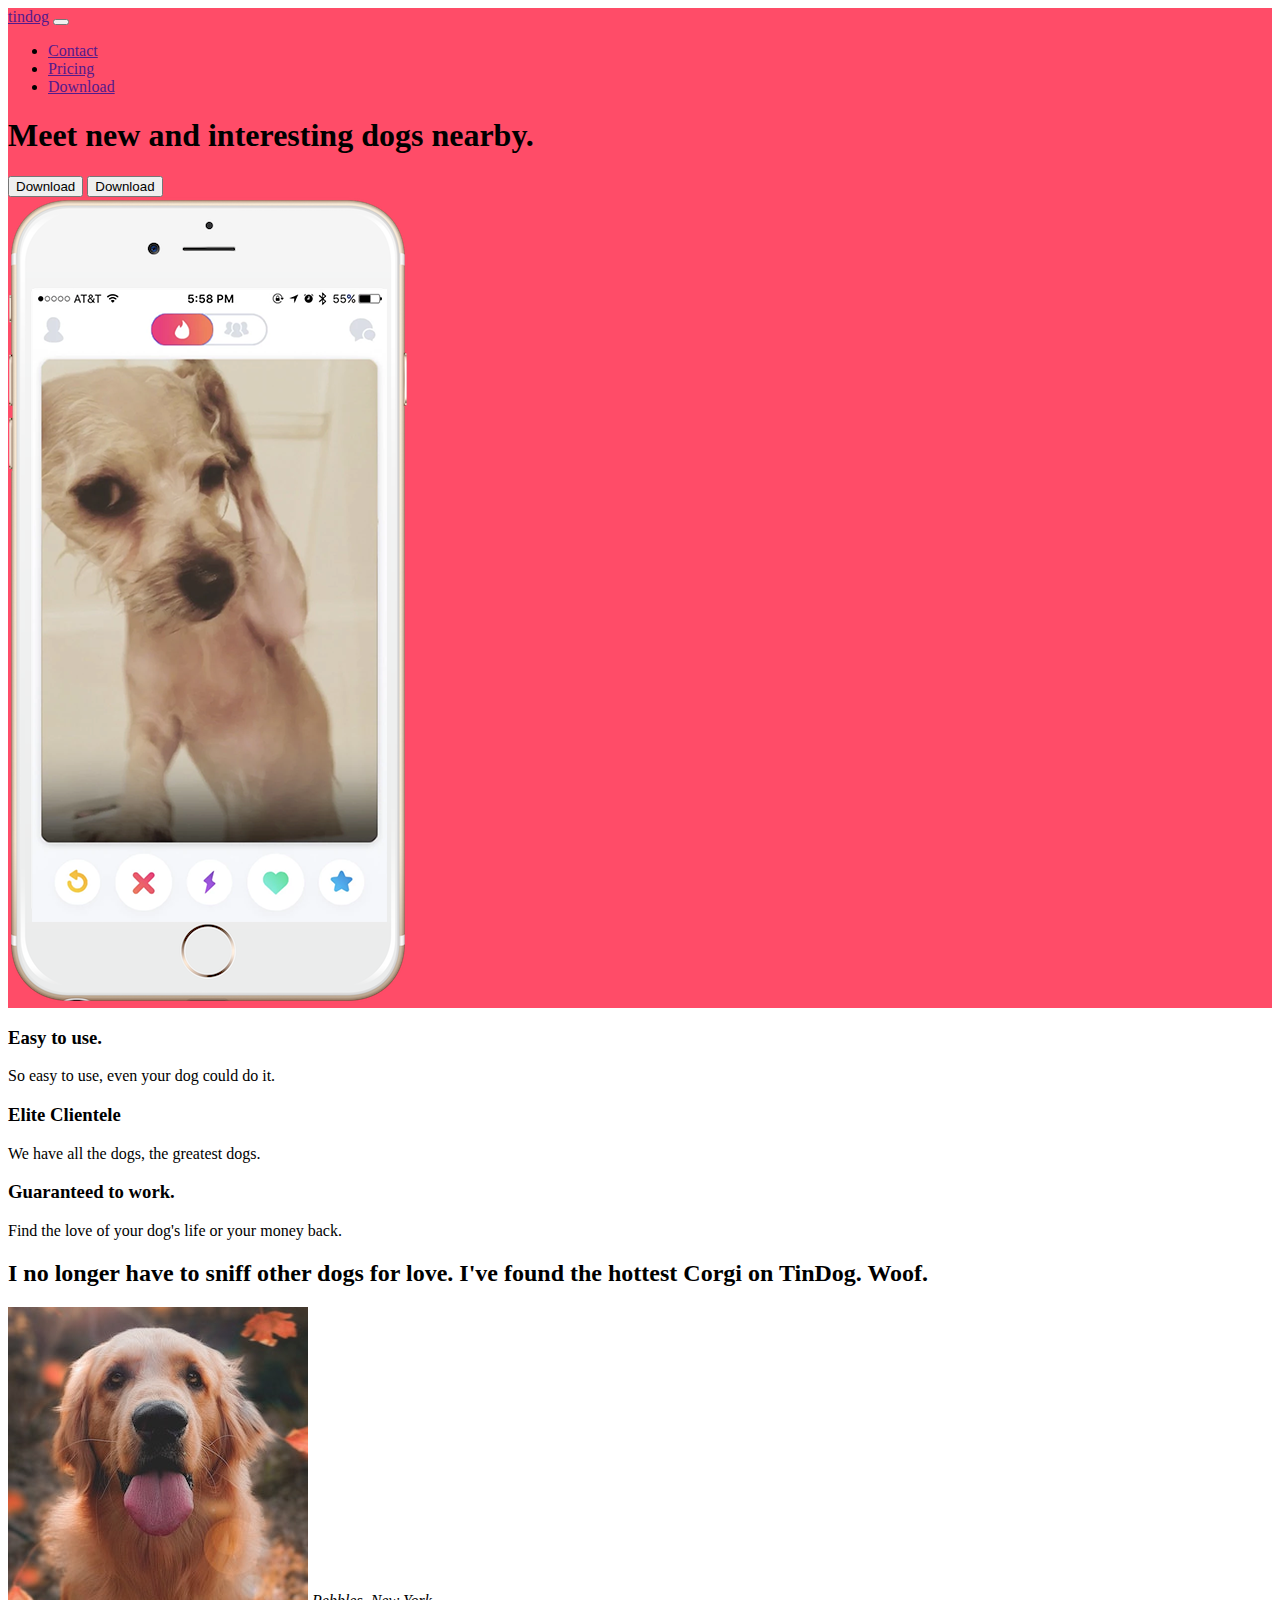
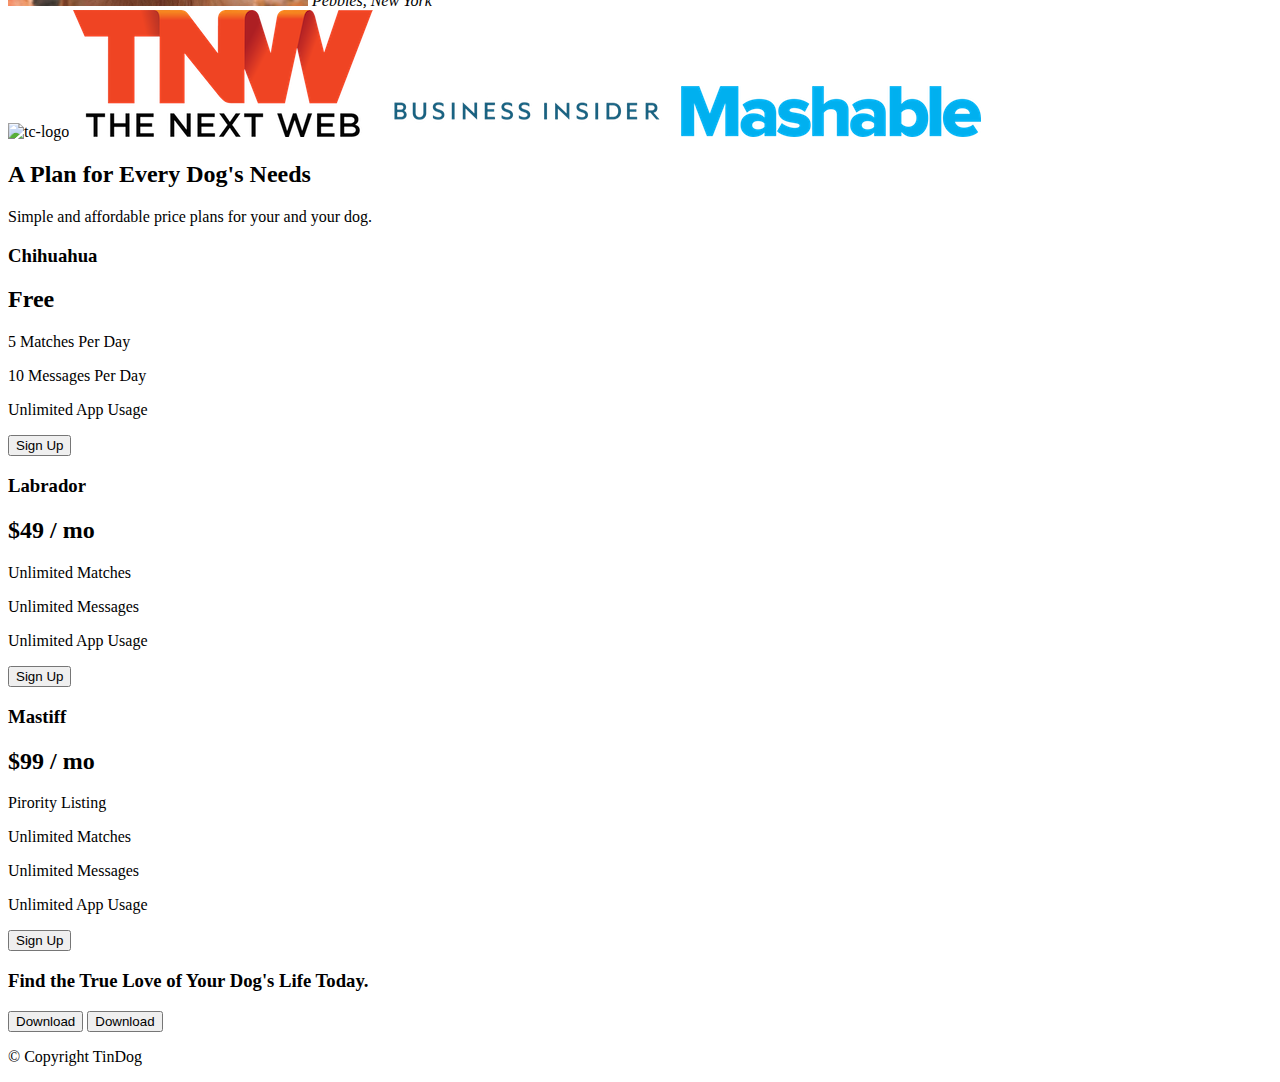
==== Introduction and intermediate Bootstrap/Class-1/TinDog-Start-master/index.html @ fbcca5f1 "Modulo 6 bootstrap introductorio" ====
<!DOCTYPE html>
<html>

<head>
  <meta charset="utf-8">
  <title>TinDog</title>
  <link href="https://cdn.jsdelivr.net/npm/bootstrap@5.3.0-alpha1/dist/css/bootstrap.min.css" rel="stylesheet" integrity="sha384-GLhlTQ8iRABdZLl6O3oVMWSktQOp6b7In1Zl3/Jr59b6EGGoI1aFkw7cmDA6j6gD" crossorigin="anonymous">
  <script src="https://cdn.jsdelivr.net/npm/bootstrap@5.3.0-alpha1/dist/js/bootstrap.bundle.min.js" integrity="sha384-w76AqPfDkMBDXo30jS1Sgez6pr3x5MlQ1ZAGC+nuZB+EYdgRZgiwxhTBTkF7CXvN" crossorigin="anonymous"></script>
  <link rel="stylesheet" href="css/styles.css">
</head>

<body>

  <section id="title">

    <!-- Nav Bar -->

    <nav class="navbar navbar-expand-lg navbar-dark bg-dark">
      <a class="navbar-brand" href="">tindog</a>
      <button class="navbar-toggler" type="button" data-bs-toggle="collapse" data-bs-target="#navbarSupportedContent" aria-controls="navbarSupportedContent" aria-expanded="false" aria-label="Toggle navigation">
          <span class="navbar-toggler-icon"></span>
      </button>
      
      <div class="collapse navbar-collapse" id="navbarSupportedContent">
      
      <ul class="navbar-nav ms-auto">
          <li class="nav-item">
              <a class="nav-link" href="">Contact</a>
          </li>
          <li class="nav-item">
              <a class="nav-link" href="">Pricing</a>
          </li>
          <li class="nav-item">
              <a class="nav-link" href="">Download</a>
          </li>
      </ul>
      </div>
  </nav>


    <!-- Title -->

    <div>
      <h1>Meet new and interesting dogs nearby.</h1>
      <button type="button">Download</button>
      <button type="button">Download</button>
    </div>
    <div>
      <img src="images/iphone6.png" alt="iphone-mockup">
    </div>

  </section>


  <!-- Features -->

  <section id="features">

    <h3>Easy to use.</h3>
    <p>So easy to use, even your dog could do it.</p>

    <h3>Elite Clientele</h3>
    <p>We have all the dogs, the greatest dogs.</p>

    <h3>Guaranteed to work.</h3>
    <p>Find the love of your dog's life or your money back.</p>

  </section>


  <!-- Testimonials -->

  <section id="testimonials">

    <h2>I no longer have to sniff other dogs for love. I've found the hottest Corgi on TinDog. Woof.</h2>
    <img src="images/dog-img.jpg" alt="dog-profile">
    <em>Pebbles, New York</em>

    <!-- <h2 class="testimonial-text">My dog used to be so lonely, but with TinDog's help, they've found the love of their life. I think.</h2>
    <img class="testimonial-image" src="images/lady-img.jpg" alt="lady-profile">
    <em>Beverly, Illinois</em> -->

  </section>


  <!-- Press -->

  <section id="press">
    <img src="images/techcrunch.png" alt="tc-logo">
    <img src="images/tnw.png" alt="tnw-logo">
    <img src="images/bizinsider.png" alt="biz-insider-logo">
    <img src="images/mashable.png" alt="mashable-logo">

  </section>


  <!-- Pricing -->

  <section id="pricing">

    <h2>A Plan for Every Dog's Needs</h2>
    <p>Simple and affordable price plans for your and your dog.</p>


    <h3>Chihuahua</h3>
    <h2>Free</h2>
    <p>5 Matches Per Day</p>
    <p>10 Messages Per Day</p>
    <p>Unlimited App Usage</p>
    <button type="button">Sign Up</button>


    <h3>Labrador</h3>
    <h2>$49 / mo</h2>
    <p>Unlimited Matches</p>
    <p>Unlimited Messages</p>
    <p>Unlimited App Usage</p>
    <button type="button">Sign Up</button>


    <h3>Mastiff</h3>
    <h2>$99 / mo</h2>
    <p>Pirority Listing</p>
    <p>Unlimited Matches</p>
    <p>Unlimited Messages</p>
    <p>Unlimited App Usage</p>
    <button type="button">Sign Up</button>

  </section>


  <!-- Call to Action -->

  <section id="cta">

    <h3>Find the True Love of Your Dog's Life Today.</h3>
    <button type="button">Download</button>
    <button type="button">Download</button>

  </section>


  <!-- Footer -->

  <footer id="footer">

    <p>© Copyright TinDog</p>

  </footer>


</body>

</html>
---- Introduction and intermediate Bootstrap/Class-1/TinDog-Start-master/css/styles.css ----
#title {
    background-color: #ff4c68;
}
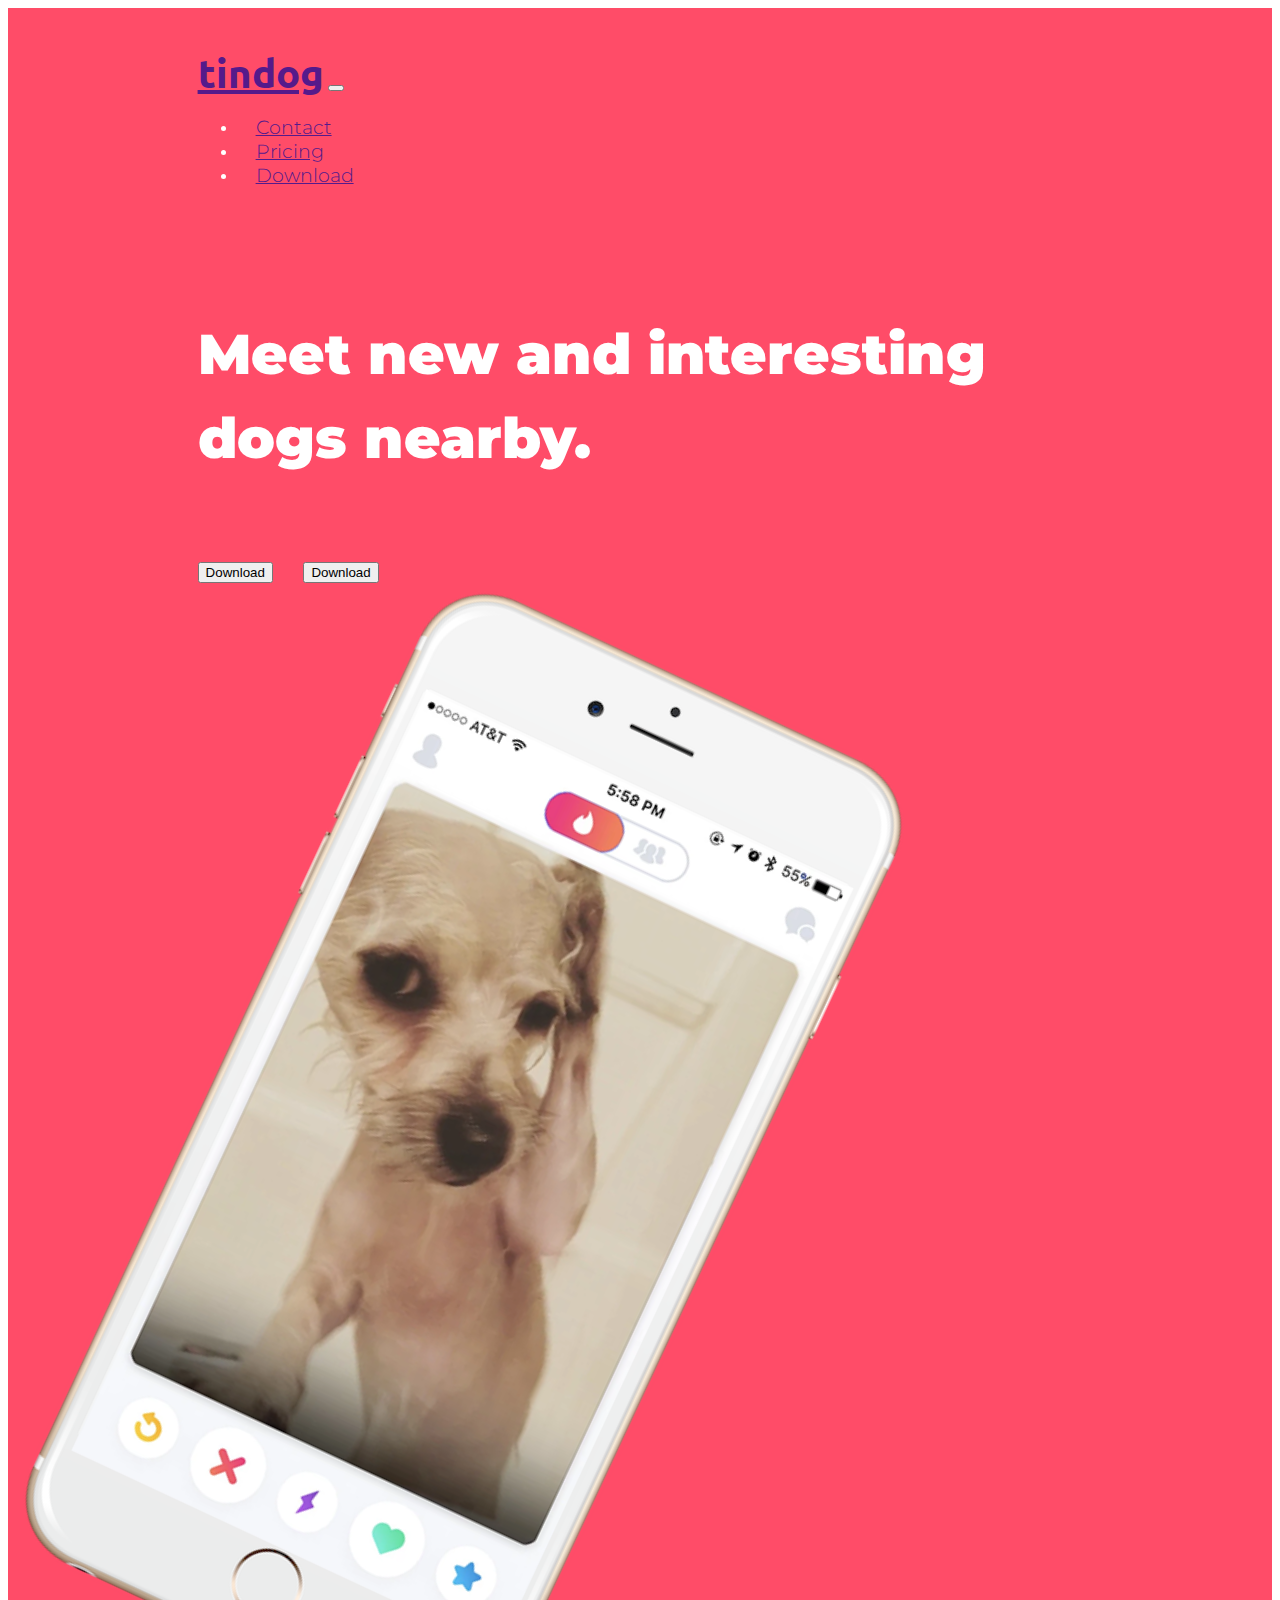
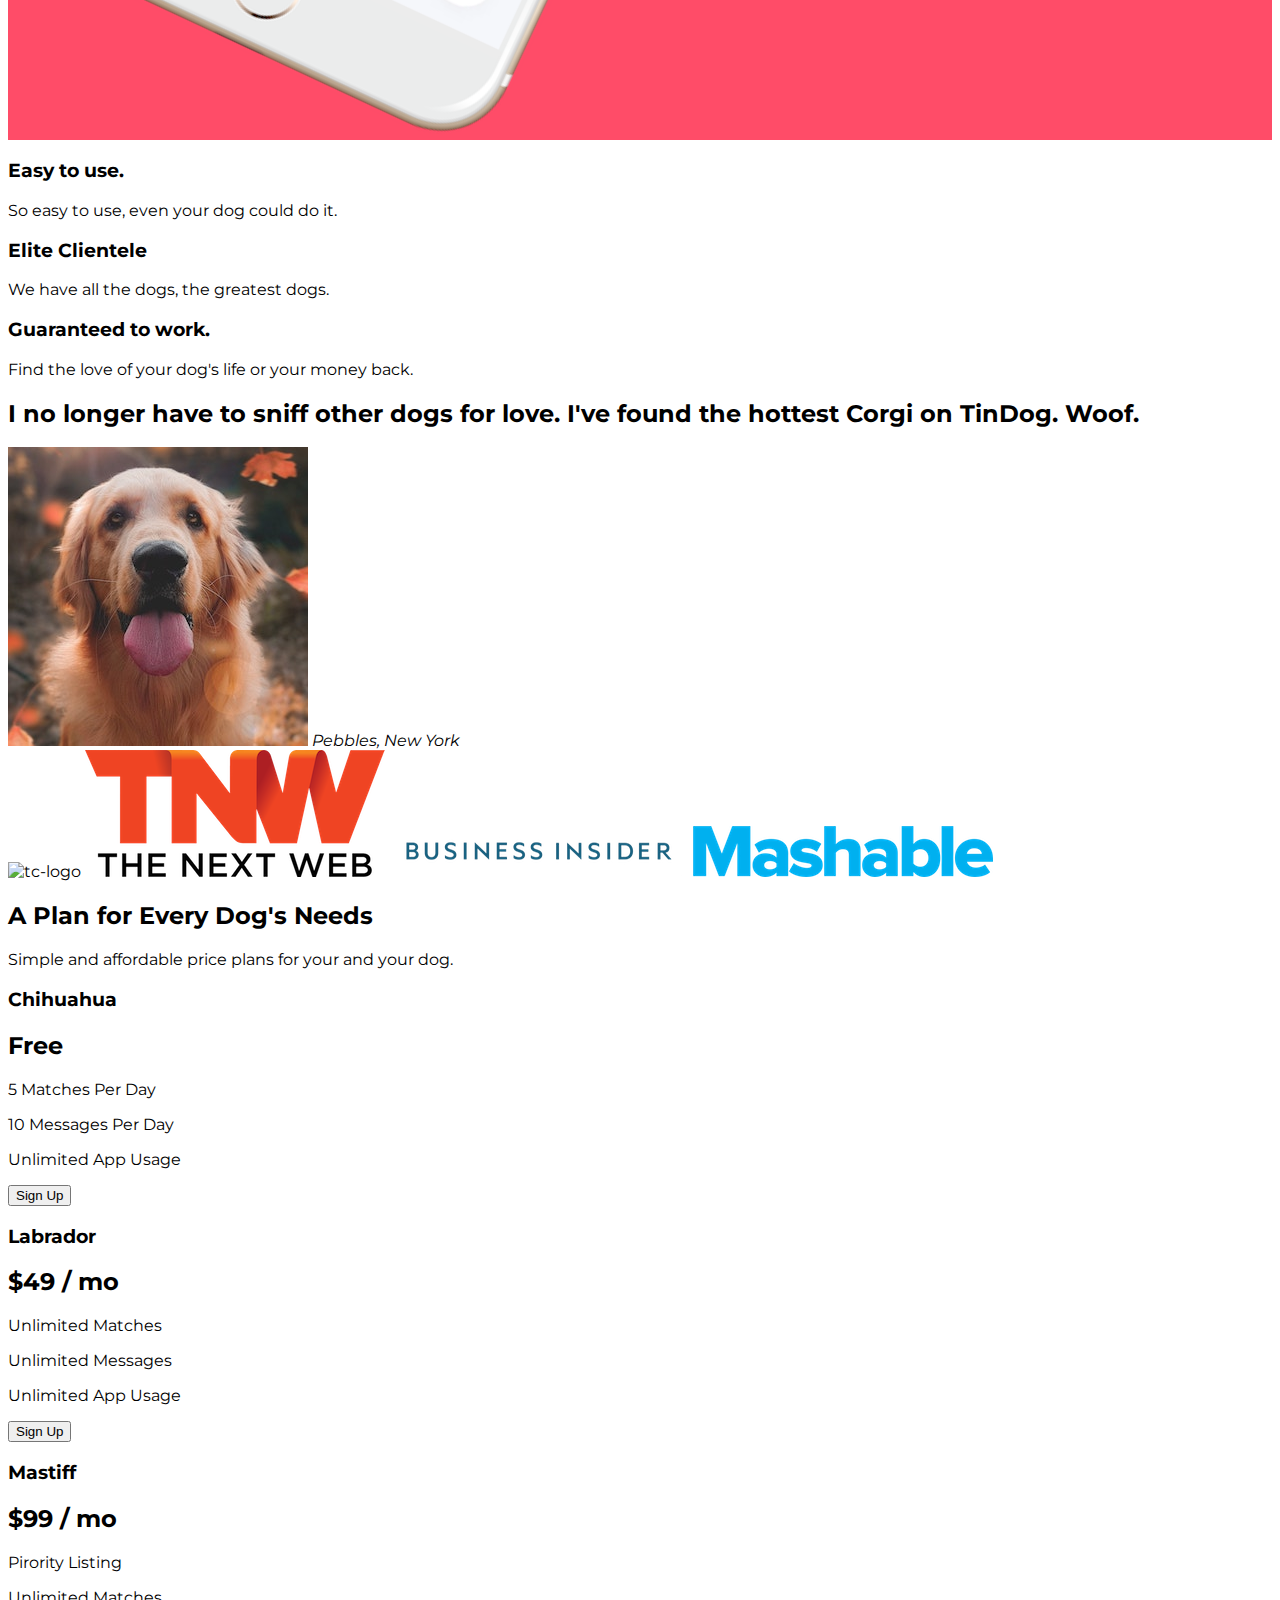
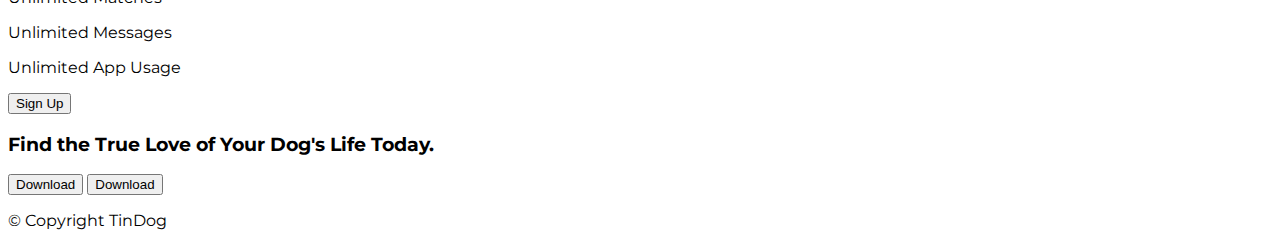
==== commit 453b52b7: "Final modulo 6" ====
--- a/Introduction and intermediate Bootstrap/Class-1/TinDog-Start-master/index.html
+++ b/Introduction and intermediate Bootstrap/Class-1/TinDog-Start-master/index.html
@@ -4,18 +4,30 @@
 <head>
   <meta charset="utf-8">
   <title>TinDog</title>
+
+  <!-- Google Fonts -->
+  <link href="https://fonts.googleapis.com/css2?family=Montserrat:wght@100;300;400;900&family=Ubuntu&display=swap" rel="stylesheet">
+
+  <!-- Boostrap CSS / JS -->
   <link href="https://cdn.jsdelivr.net/npm/bootstrap@5.3.0-alpha1/dist/css/bootstrap.min.css" rel="stylesheet" integrity="sha384-GLhlTQ8iRABdZLl6O3oVMWSktQOp6b7In1Zl3/Jr59b6EGGoI1aFkw7cmDA6j6gD" crossorigin="anonymous">
   <script src="https://cdn.jsdelivr.net/npm/bootstrap@5.3.0-alpha1/dist/js/bootstrap.bundle.min.js" integrity="sha384-w76AqPfDkMBDXo30jS1Sgez6pr3x5MlQ1ZAGC+nuZB+EYdgRZgiwxhTBTkF7CXvN" crossorigin="anonymous"></script>
   <link rel="stylesheet" href="css/styles.css">
+
+  <!-- Font Awesome -->
+  <script src="https://kit.fontawesome.com/916cd34cd0.js" crossorigin="anonymous"></script>
 </head>
 
 <body>
 
   <section id="title">
 
+    <div class="container-fluid">
+
+   
+
     <!-- Nav Bar -->
 
-    <nav class="navbar navbar-expand-lg navbar-dark bg-dark">
+    <nav class="navbar navbar-expand-lg navbar-dark">
       <a class="navbar-brand" href="">tindog</a>
       <button class="navbar-toggler" type="button" data-bs-toggle="collapse" data-bs-target="#navbarSupportedContent" aria-controls="navbarSupportedContent" aria-expanded="false" aria-label="Toggle navigation">
           <span class="navbar-toggler-icon"></span>
@@ -40,14 +52,21 @@
 
     <!-- Title -->
 
-    <div>
-      <h1>Meet new and interesting dogs nearby.</h1>
-      <button type="button">Download</button>
-      <button type="button">Download</button>
+    <div class="row">
+
+      <div class="col-lg-6">
+        <h1>Meet new and interesting dogs nearby.</h1>
+        <button type="button" class="btn btn-dark btn-lg download-button"><i class="fa-brands fa-apple"></i> Download</button>
+        <button type="button" class="btn btn-outline-light btn-lg download-button"><i class="fa-brands fa-google-play"></i> Download</button>
+      </div>
+
+    <div class="col-lg-6">
+      <img class="title-image" src="images/iphone6.png" alt="iphone-mockup">
     </div>
-    <div>
-      <img src="images/iphone6.png" alt="iphone-mockup">
+      
     </div>
+
+  </div>
 
   </section>
 
--- a/Introduction and intermediate Bootstrap/Class-1/TinDog-Start-master/css/styles.css
+++ b/Introduction and intermediate Bootstrap/Class-1/TinDog-Start-master/css/styles.css
@@ -1,4 +1,56 @@
+
+body{
+    font-family: "Montserrat" , sans-serif;
+    font-weight: 400;
+}
 
 #title {
     background-color: #ff4c68;
+    color: #fff
+}
+
+.container-fluid{
+    padding: 3% 15%;
+}
+
+h1{
+    font-family: 'Montserrat', sans-serif;
+    font-size: 3.5rem;
+    line-height: 1.5;
+    font-weight: 900;
+}
+
+/* Navigation Bar*/
+
+.navbar {
+    padding: 0 0 4.5rem;
+}
+
+.navbar-brand{
+    font-family: "Ubuntu";
+    font-size: 2.5rem;
+    font-weight: bold;
+}
+
+.nav-item{
+    padding: 0 18px;
+}
+
+.nav-link{
+    font-family: 'Montserrat', sans-serif;
+    font-size: 1.2rem;
+    font-weight: 300;
+}
+
+/* Download button */
+
+.download-button{
+    margin: 5% 3% 5% 0;
+}
+
+/*Title Image*/
+
+.title-image{
+    width: 60%;
+    transform: rotate(25deg);
 }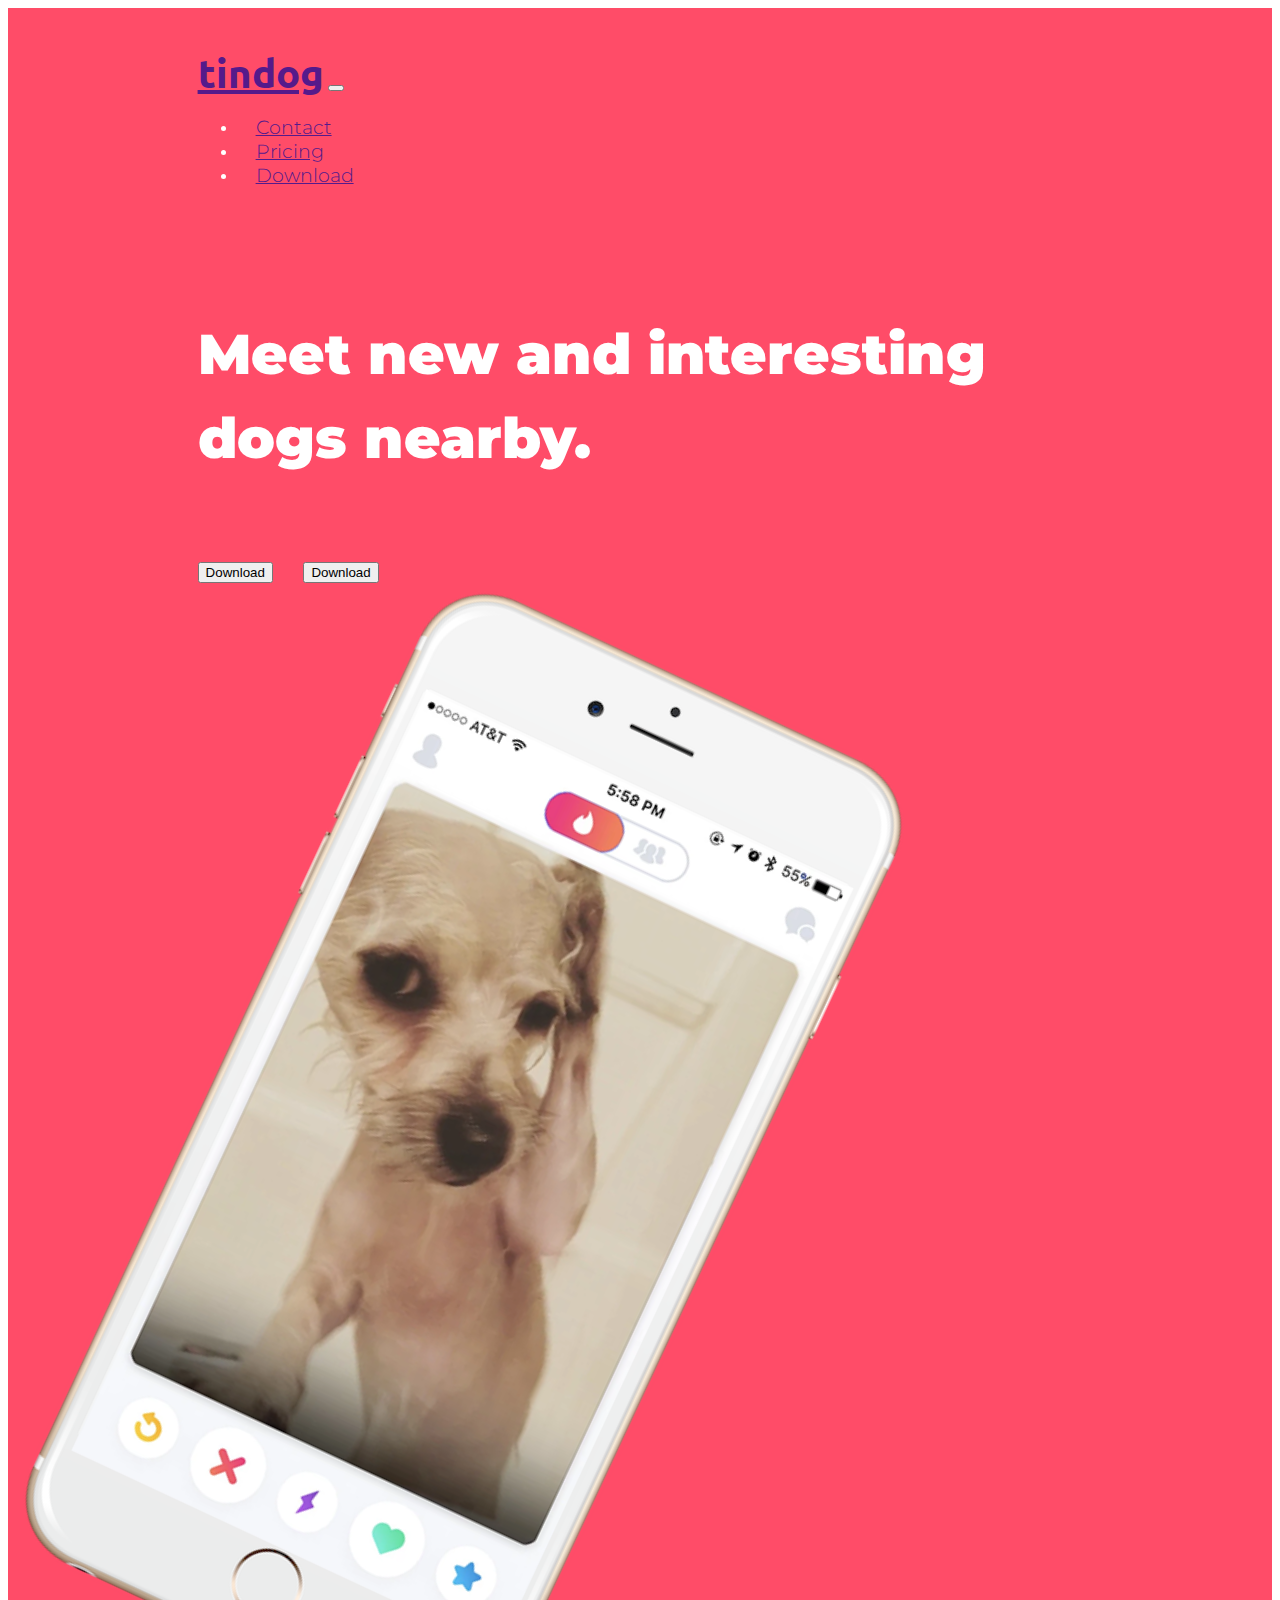
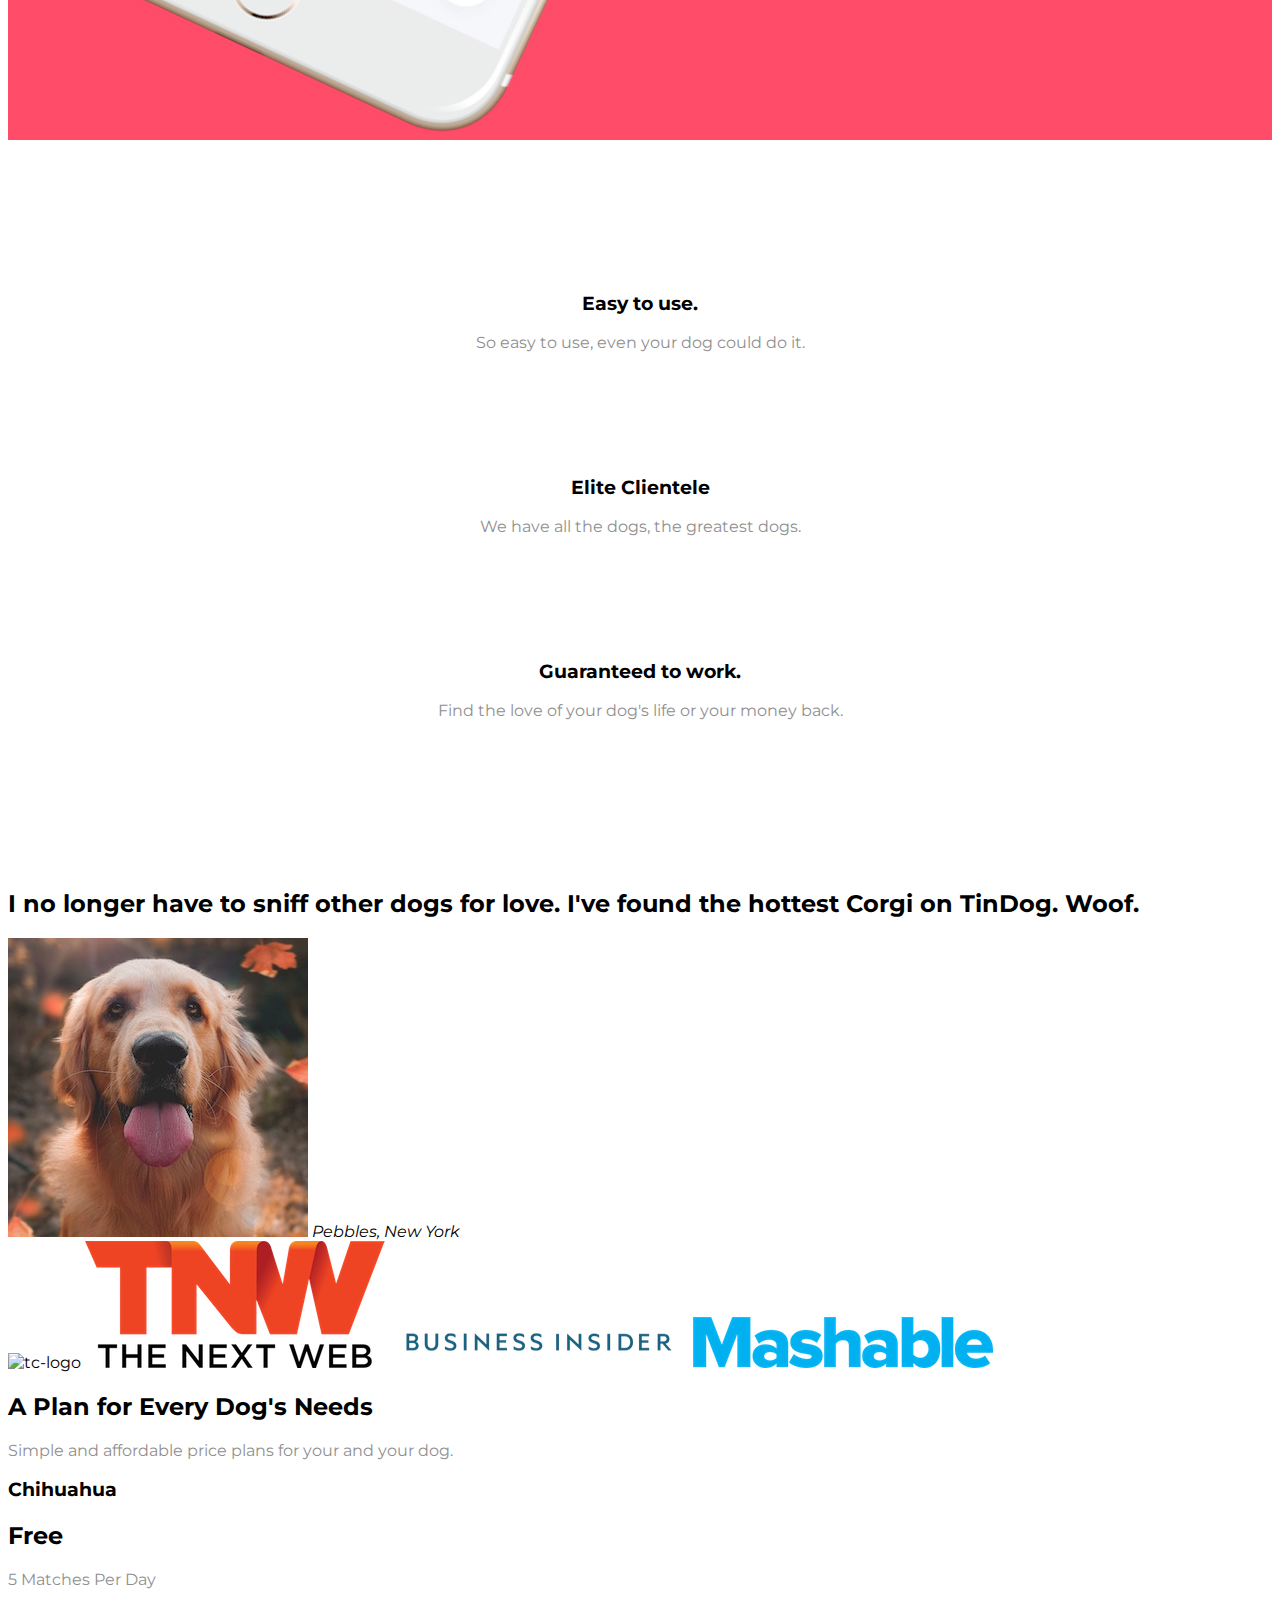
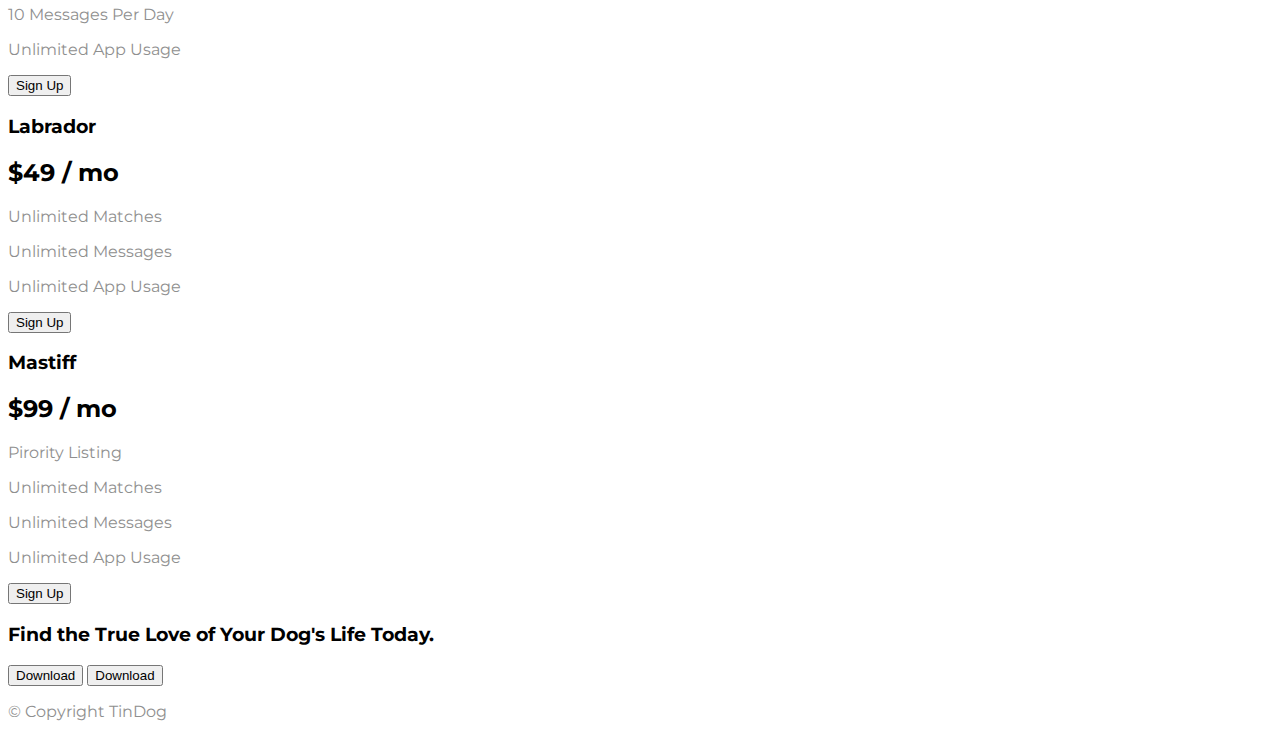
==== commit ff77964a: "Modulo 6 bootstrap finalizado" ====
--- a/Introduction and intermediate Bootstrap/Class-1/TinDog-Start-master/index.html
+++ b/Introduction and intermediate Bootstrap/Class-1/TinDog-Start-master/index.html
@@ -6,7 +6,7 @@
   <title>TinDog</title>
 
   <!-- Google Fonts -->
-  <link href="https://fonts.googleapis.com/css2?family=Montserrat:wght@100;300;400;900&family=Ubuntu&display=swap" rel="stylesheet">
+  <link href="https://fonts.googleapis.com/css2?family=Montserrat:wght@100;300;400;700;900&family=Ubuntu&display=swap" rel="stylesheet">
 
   <!-- Boostrap CSS / JS -->
   <link href="https://cdn.jsdelivr.net/npm/bootstrap@5.3.0-alpha1/dist/css/bootstrap.min.css" rel="stylesheet" integrity="sha384-GLhlTQ8iRABdZLl6O3oVMWSktQOp6b7In1Zl3/Jr59b6EGGoI1aFkw7cmDA6j6gD" crossorigin="anonymous">
@@ -75,14 +75,26 @@
 
   <section id="features">
 
-    <h3>Easy to use.</h3>
-    <p>So easy to use, even your dog could do it.</p>
+    <div class="row">
 
-    <h3>Elite Clientele</h3>
-    <p>We have all the dogs, the greatest dogs.</p>
-
-    <h3>Guaranteed to work.</h3>
-    <p>Find the love of your dog's life or your money back.</p>
+      <div class="feature-box col-lg-4">
+        <i class="icon fa-solid fa-circle-check fa-4x"></i>
+        <h3>Easy to use.</h3>
+        <p>So easy to use, even your dog could do it.</p>
+      </div>
+      
+      <div class="feature-box col-lg-4">
+        <i class="icon fa-solid fa-bullseye fa-4x"></i>
+        <h3>Elite Clientele</h3>
+        <p>We have all the dogs, the greatest dogs.</p>
+      </div>
+  
+      <div class="feature-box col-lg-4">
+        <i class="icon fa-solid fa-heart fa-4x"></i>
+        <h3>Guaranteed to work.</h3>
+        <p>Find the love of your dog's life or your money back.</p>
+      </div>
+    </div>
 
   </section>
 
--- a/Introduction and intermediate Bootstrap/Class-1/TinDog-Start-master/css/styles.css
+++ b/Introduction and intermediate Bootstrap/Class-1/TinDog-Start-master/css/styles.css
@@ -1,7 +1,7 @@
 
 body{
     font-family: "Montserrat" , sans-serif;
-    font-weight: 400;
+    font-weight: 400; /*Regular*/
 }
 
 #title {
@@ -17,7 +17,16 @@
     font-family: 'Montserrat', sans-serif;
     font-size: 3.5rem;
     line-height: 1.5;
-    font-weight: 900;
+    font-weight: 900; /*Black*/
+}
+
+h3{
+    font-family: 'Montserrat', sans-serif;
+    font-weight: 700; /*Bold*/
+}
+
+p{
+    color: #8f8f8f;
 }
 
 /* Navigation Bar*/
@@ -39,7 +48,7 @@
 .nav-link{
     font-family: 'Montserrat', sans-serif;
     font-size: 1.2rem;
-    font-weight: 300;
+    font-weight: 300; /*Light*/
 }
 
 /* Download button */
@@ -53,4 +62,24 @@
 .title-image{
     width: 60%;
     transform: rotate(25deg);
+}
+
+/*Features Section*/
+
+#features{
+    padding: 7% 15%;
+}
+
+.feature-box{
+    text-align: center;
+    padding: 5%;
+}
+
+.icon{
+    color: #ef8172;
+    margin-bottom: 1rem;
+}
+
+.icon:hover{
+    color: #ff4c68;
 }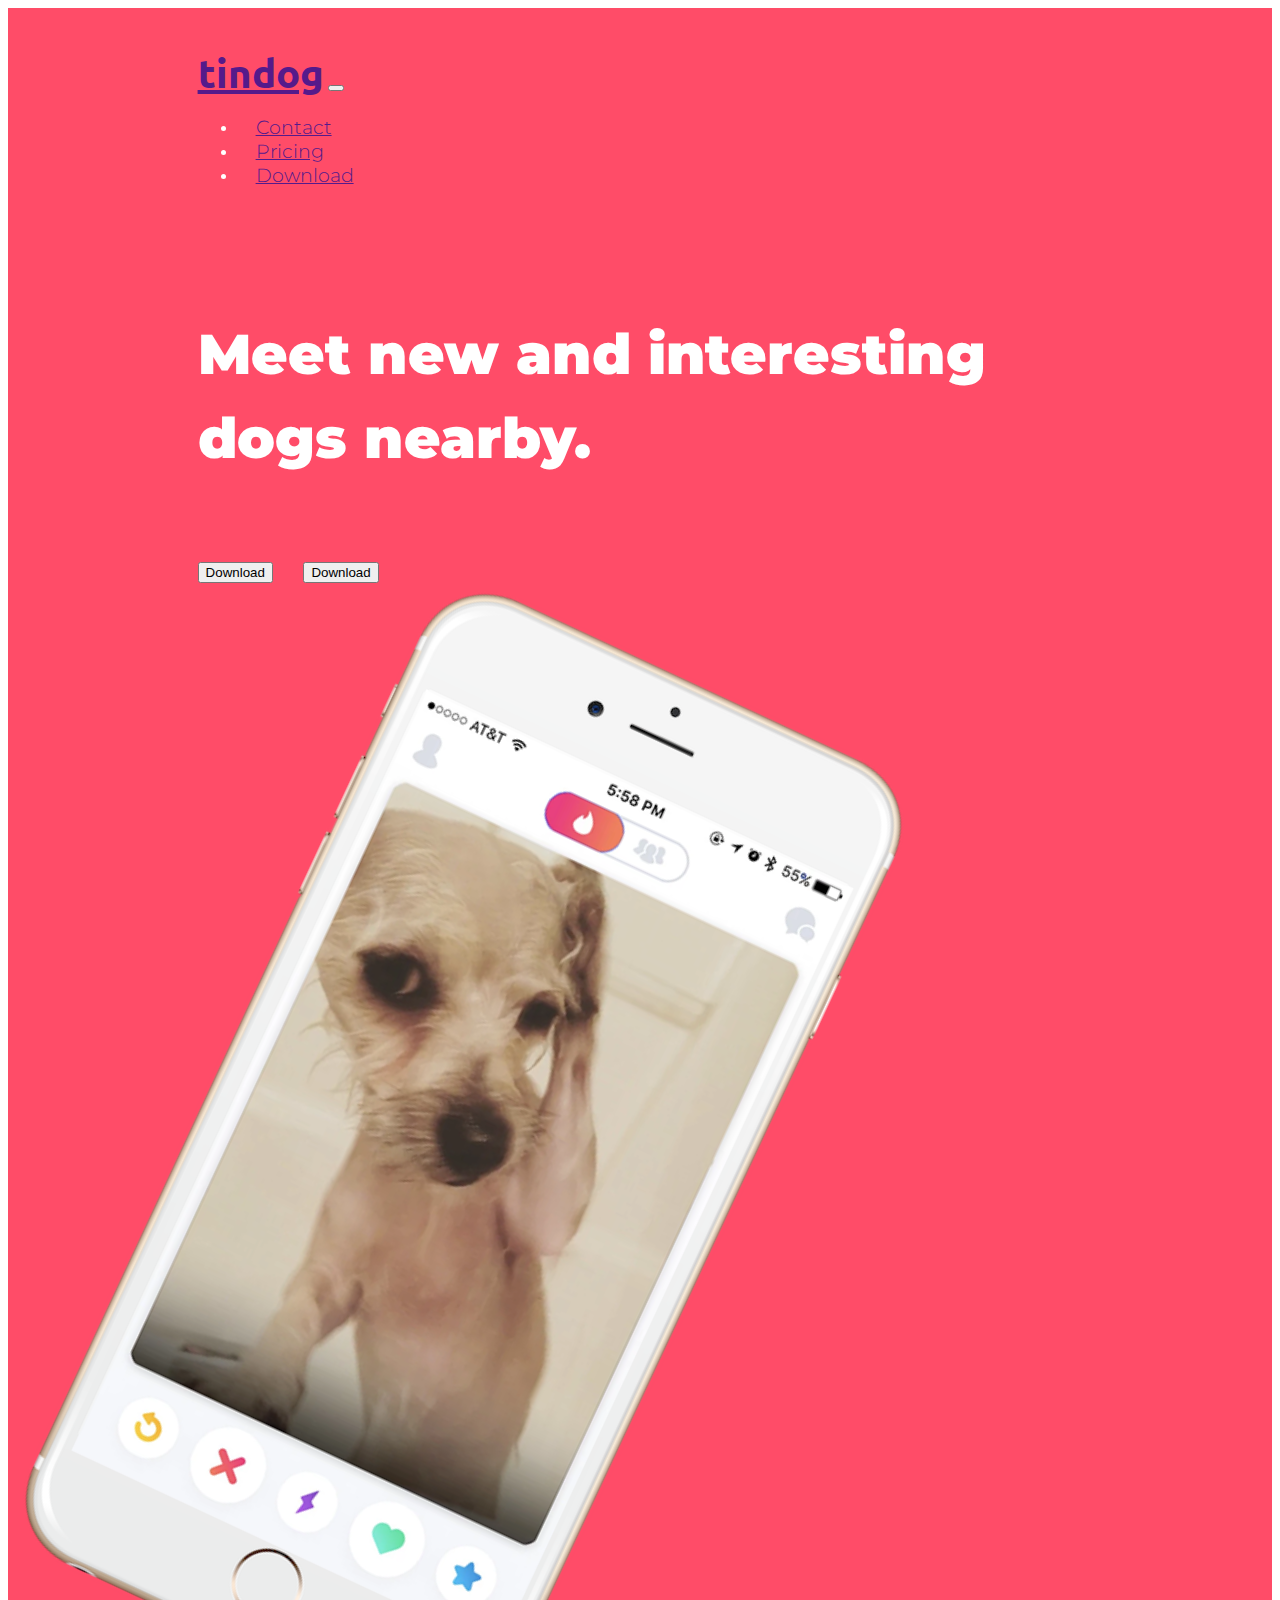
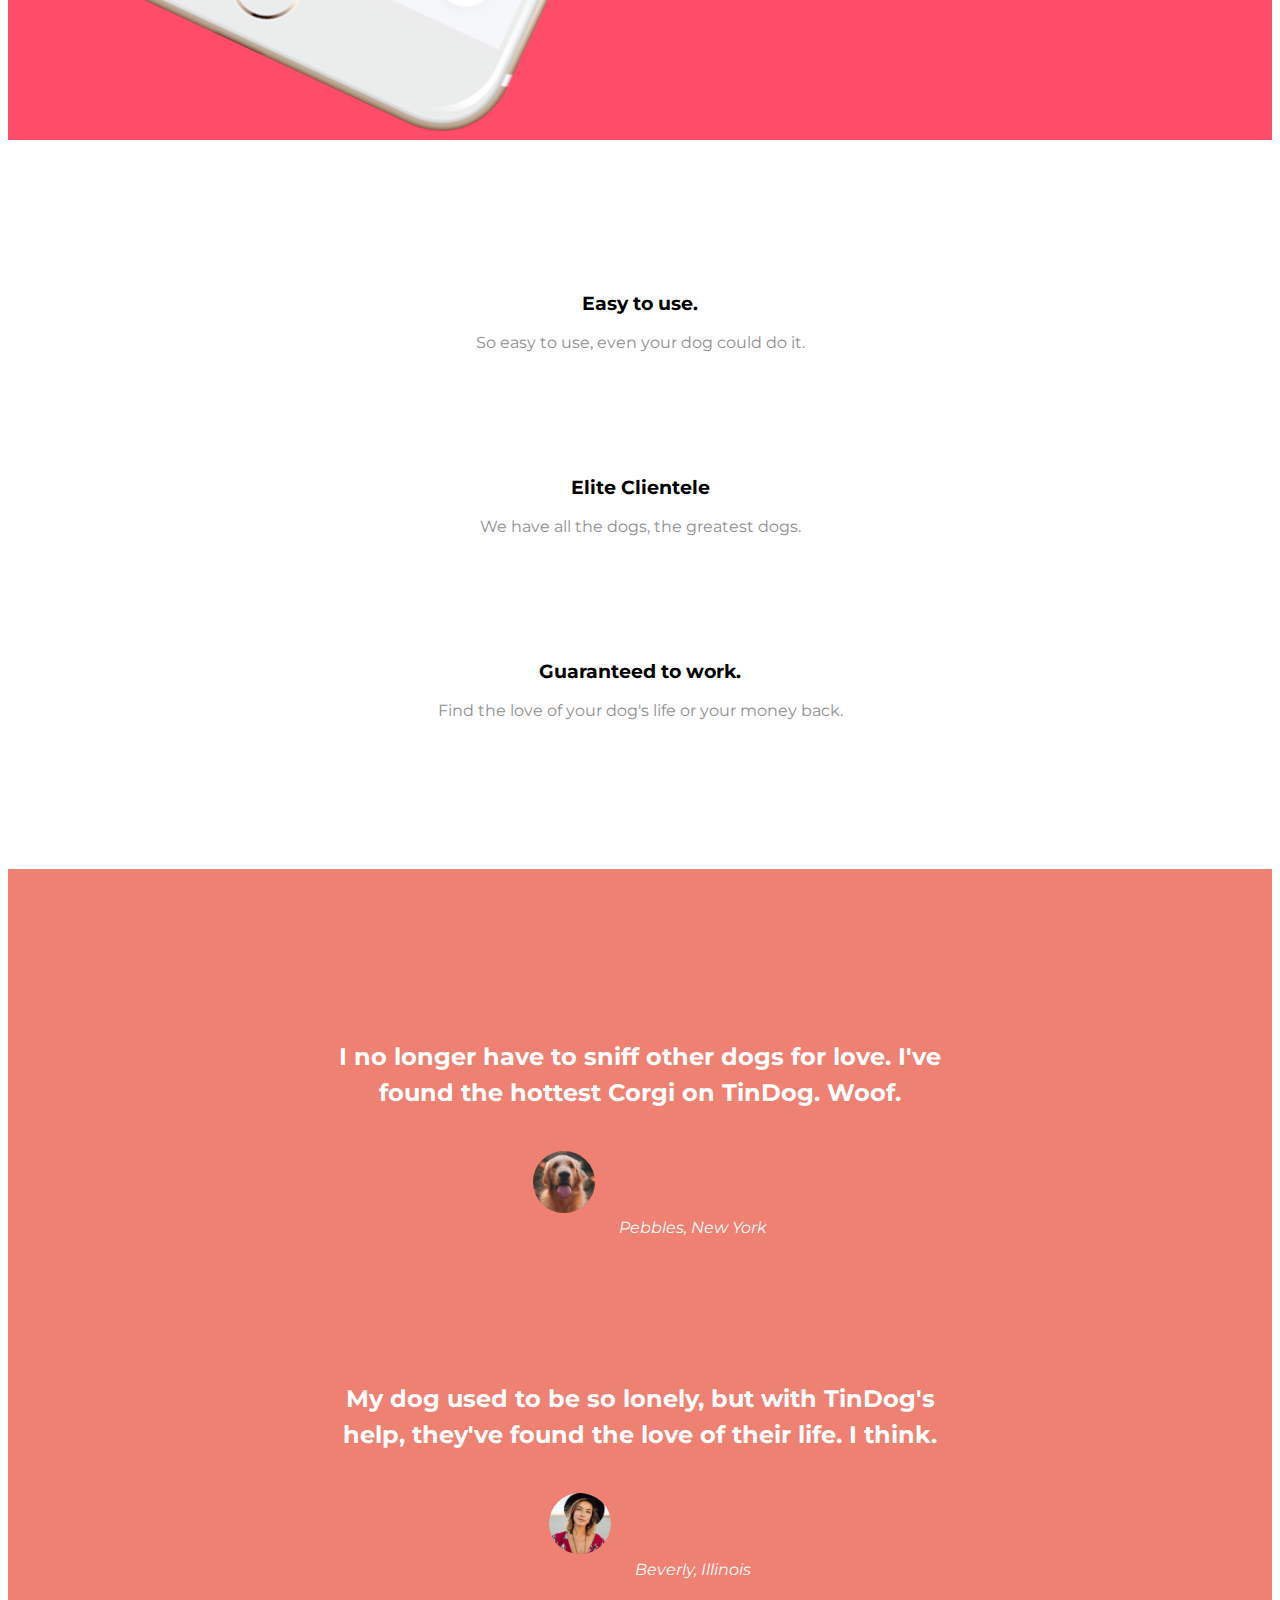
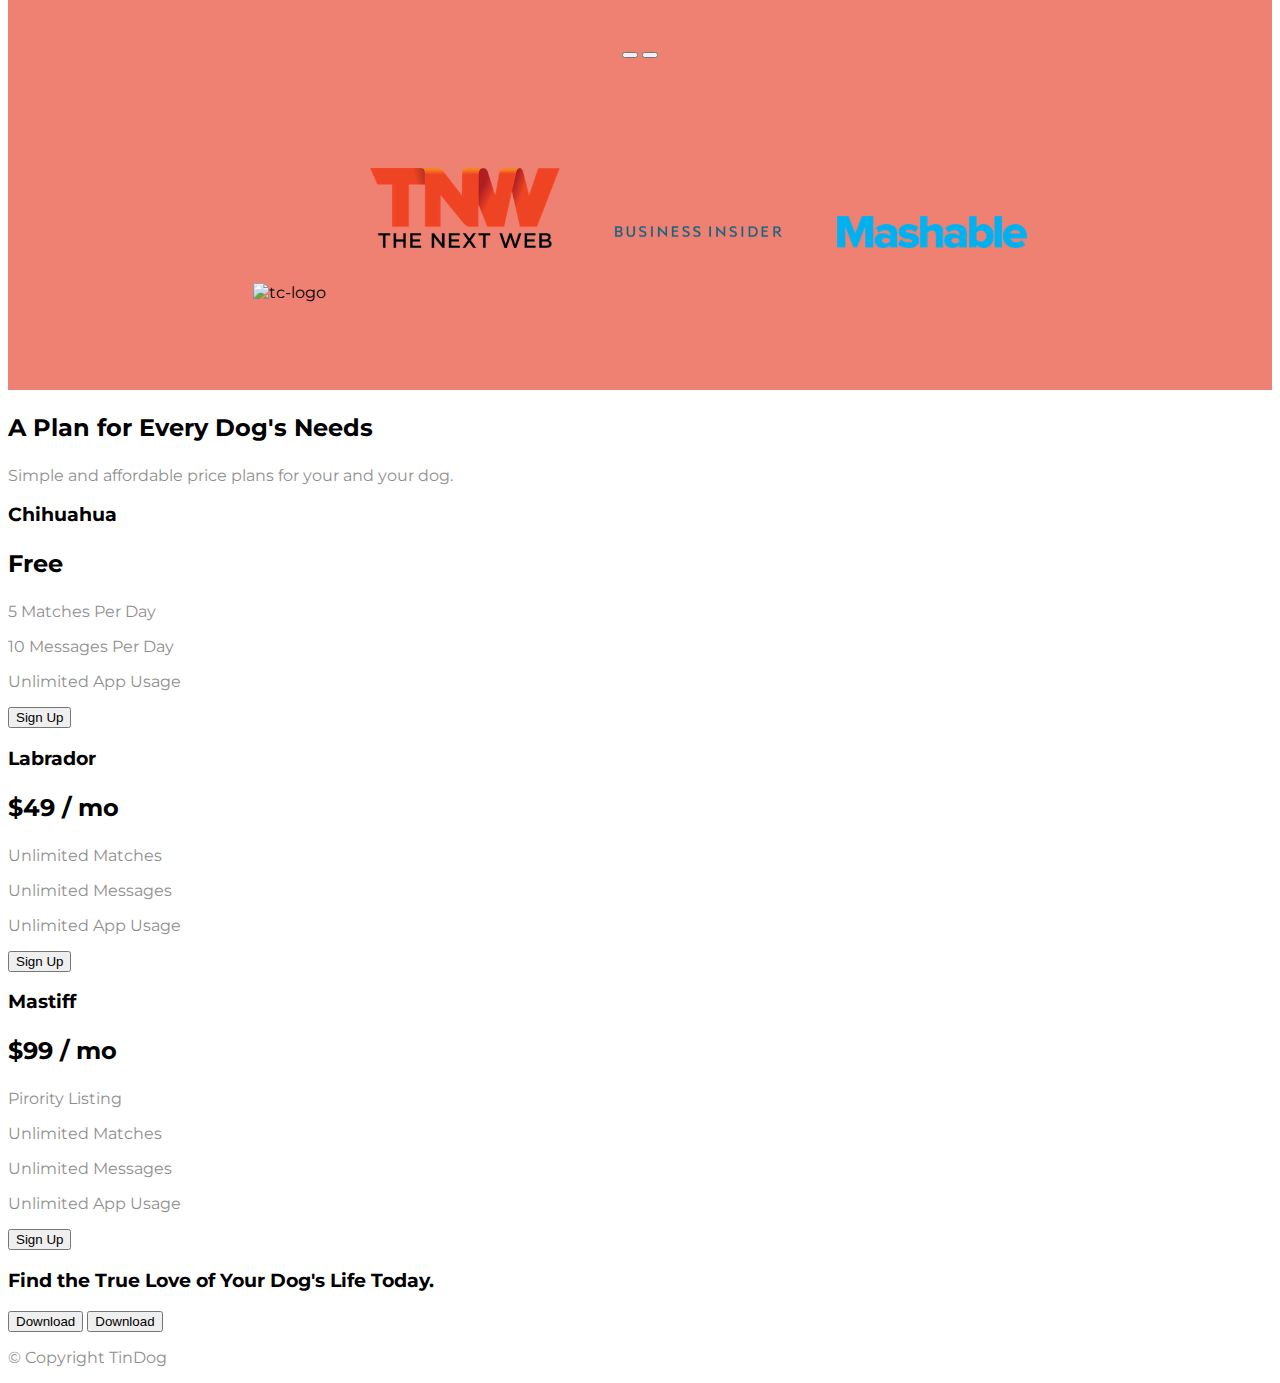
==== commit 58d454f7: "Principio del modulo 7" ====
--- a/Introduction and intermediate Bootstrap/Class-1/TinDog-Start-master/index.html
+++ b/Introduction and intermediate Bootstrap/Class-1/TinDog-Start-master/index.html
@@ -103,13 +103,27 @@
 
   <section id="testimonials">
 
-    <h2>I no longer have to sniff other dogs for love. I've found the hottest Corgi on TinDog. Woof.</h2>
-    <img src="images/dog-img.jpg" alt="dog-profile">
-    <em>Pebbles, New York</em>
+    <div id="testimonial-carousel" class="carousel slide">
+      <div class="carousel-inner">
+        <div class="carousel-item active">
+          <h2>I no longer have to sniff other dogs for love. I've found the hottest Corgi on TinDog. Woof.</h2>
+          <img class="testimonial-image" src="images/dog-img.jpg" alt="dog-profile">
+          <em>Pebbles, New York</em>
+        </div>
+        <div class="carousel-item">
+          <h2 class="testimonial-text">My dog used to be so lonely, but with TinDog's help, they've found the love of their life. I think.</h2>
+          <img class="testimonial-image" src="images/lady-img.jpg" alt="lady-profile">
+          <em>Beverly, Illinois</em>
+        </div>
+      </div>
+      <button class="carousel-control-prev" type="button" data-bs-target="#testimonial-carousel" role="button" data-bs-slide="prev">
+        <span class="carousel-control-prev-icon"></span>
+      </button>
+      <button class="carousel-control-next" type="button" data-bs-target="#testimonial-carousel" role="button" data-bs-slide="next">
+        <span class="carousel-control-next-icon"></span>
+      </button>
+    </div>
 
-    <!-- <h2 class="testimonial-text">My dog used to be so lonely, but with TinDog's help, they've found the love of their life. I think.</h2>
-    <img class="testimonial-image" src="images/lady-img.jpg" alt="lady-profile">
-    <em>Beverly, Illinois</em> -->
 
   </section>
 
@@ -117,10 +131,10 @@
   <!-- Press -->
 
   <section id="press">
-    <img src="images/techcrunch.png" alt="tc-logo">
-    <img src="images/tnw.png" alt="tnw-logo">
-    <img src="images/bizinsider.png" alt="biz-insider-logo">
-    <img src="images/mashable.png" alt="mashable-logo">
+    <img class="press-logo" src="images/techcrunch.png" alt="tc-logo">
+    <img class="press-logo" src="images/tnw.png" alt="tnw-logo">
+    <img class="press-logo" src="images/bizinsider.png" alt="biz-insider-logo">
+    <img class="press-logo" src="images/mashable.png" alt="mashable-logo">
 
   </section>
 
--- a/Introduction and intermediate Bootstrap/Class-1/TinDog-Start-master/css/styles.css
+++ b/Introduction and intermediate Bootstrap/Class-1/TinDog-Start-master/css/styles.css
@@ -18,6 +18,12 @@
     font-size: 3.5rem;
     line-height: 1.5;
     font-weight: 900; /*Black*/
+}
+
+h2{
+    font-family: 'Montserrat', sans-serif;
+    font-weight: 700;
+    line-height: 1.5;
 }
 
 h3{
@@ -82,4 +88,34 @@
 
 .icon:hover{
     color: #ff4c68;
+}
+
+/*Testimonial Section*/
+
+#testimonials{
+    padding: 7% 15%;
+    text-align: center;
+    background-color: #ef8172;
+    color: #fff;
+}
+
+.testimonial-image{
+    width: 10%;
+    border-radius: 100%;
+    margin: 20px;
+}
+
+.carousel-item{
+    padding: 7% 15%;
+}
+
+#press{
+    background-color: #ef8172;
+    text-align: center;
+    padding-bottom: 3%;
+}
+
+.press-logo{
+    width: 15%;
+    margin: 20px 20px 50px;
 }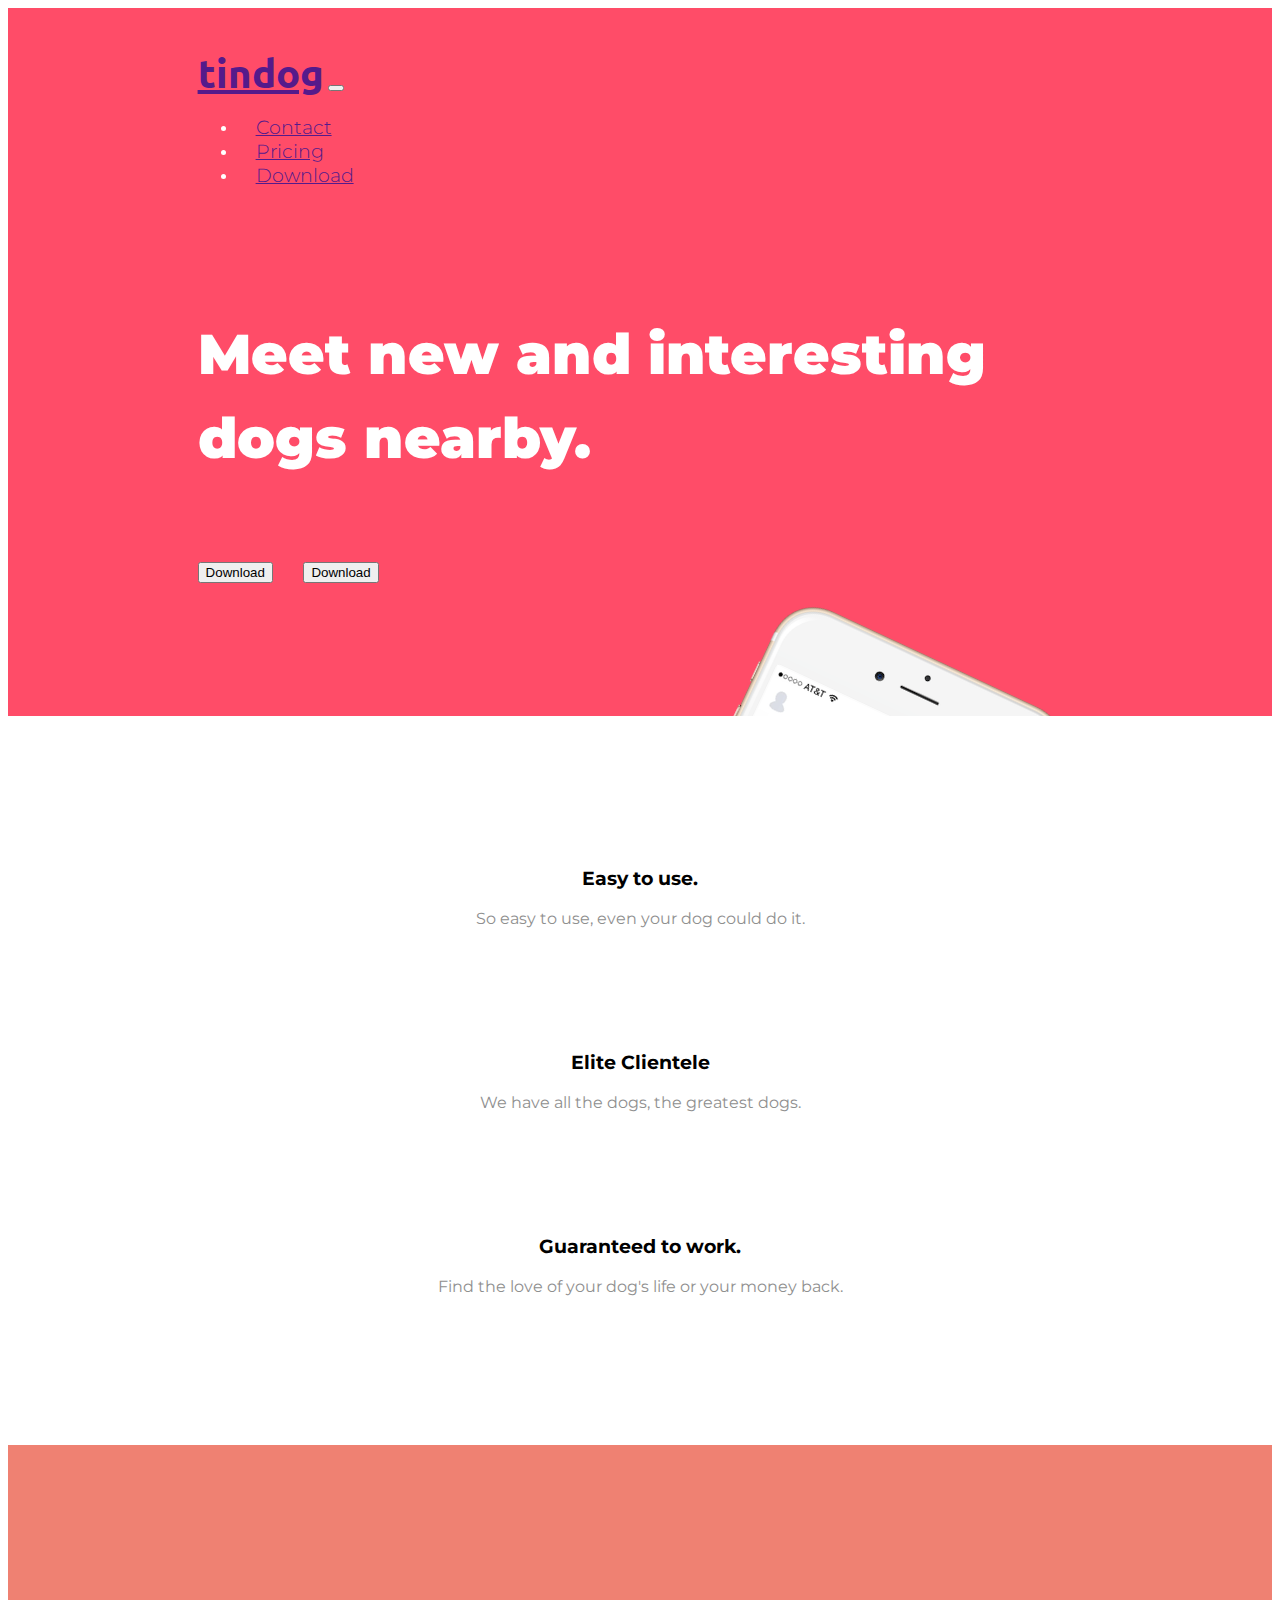
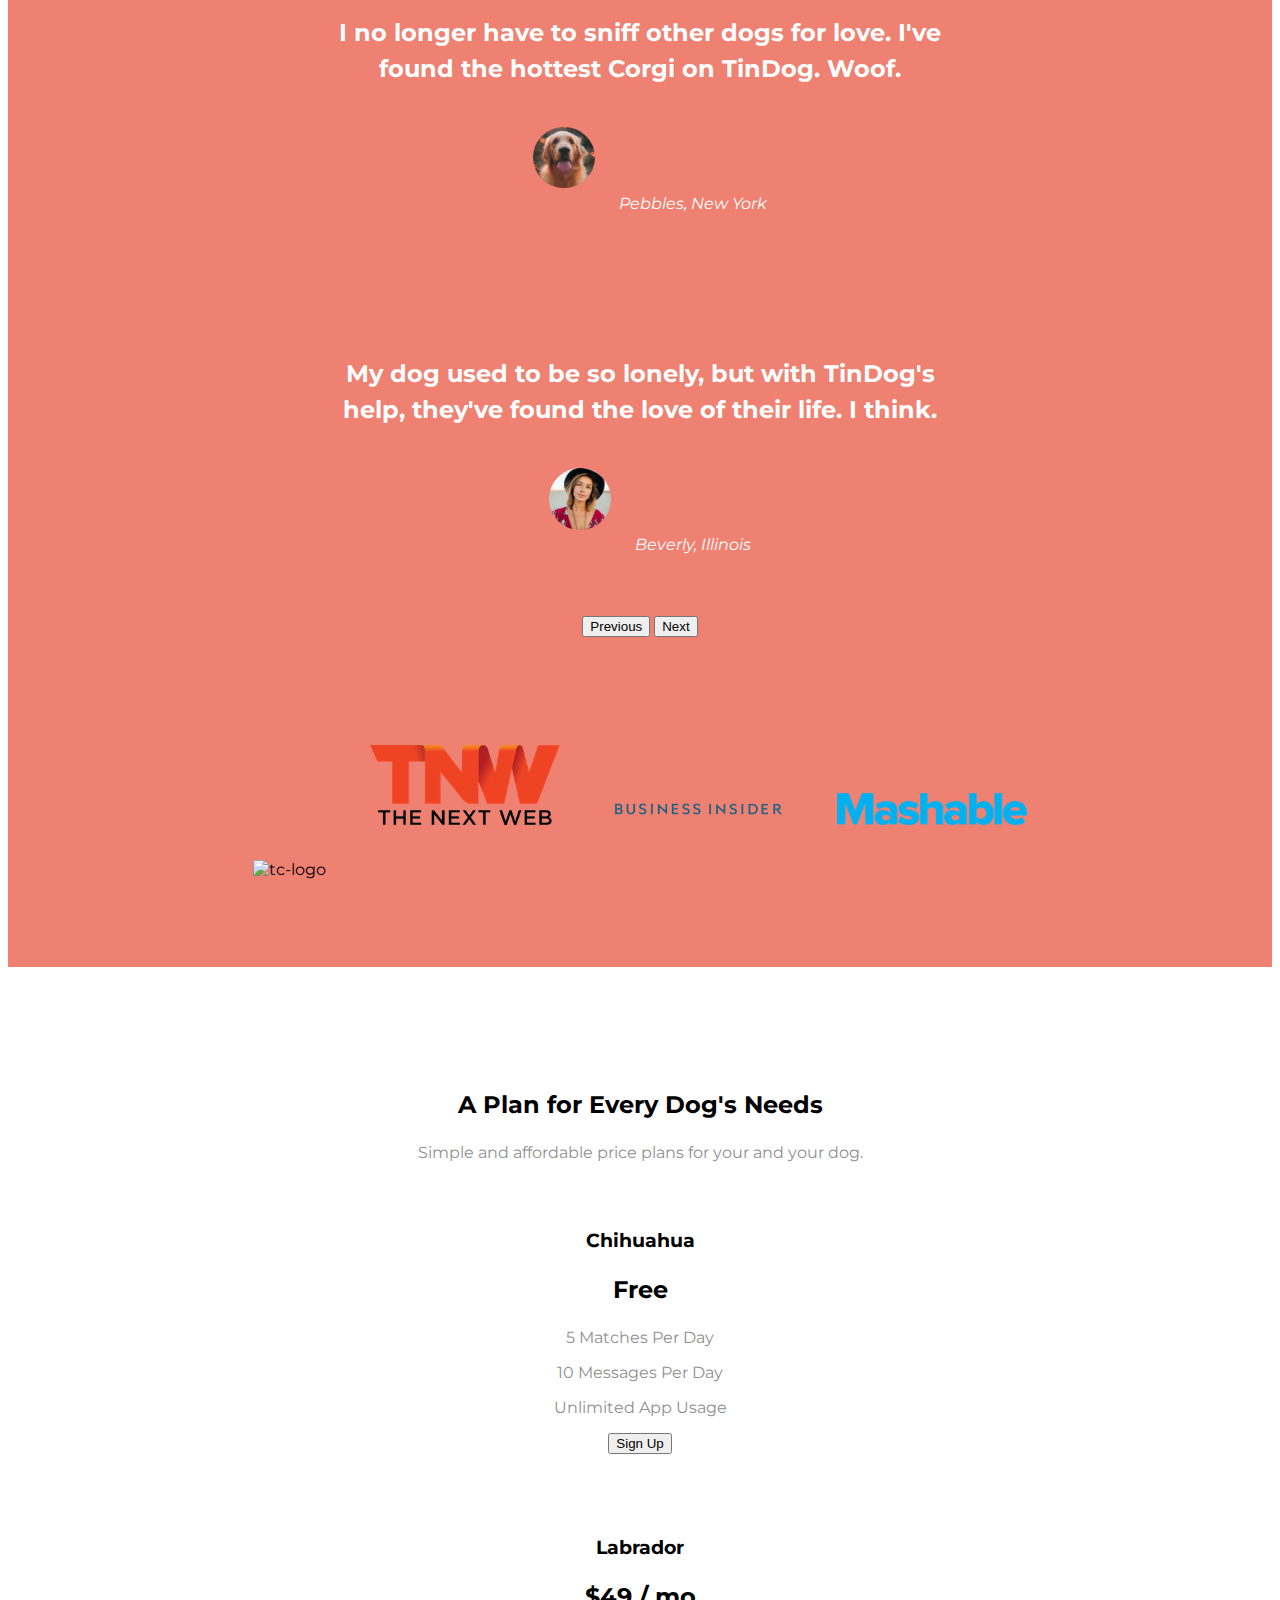
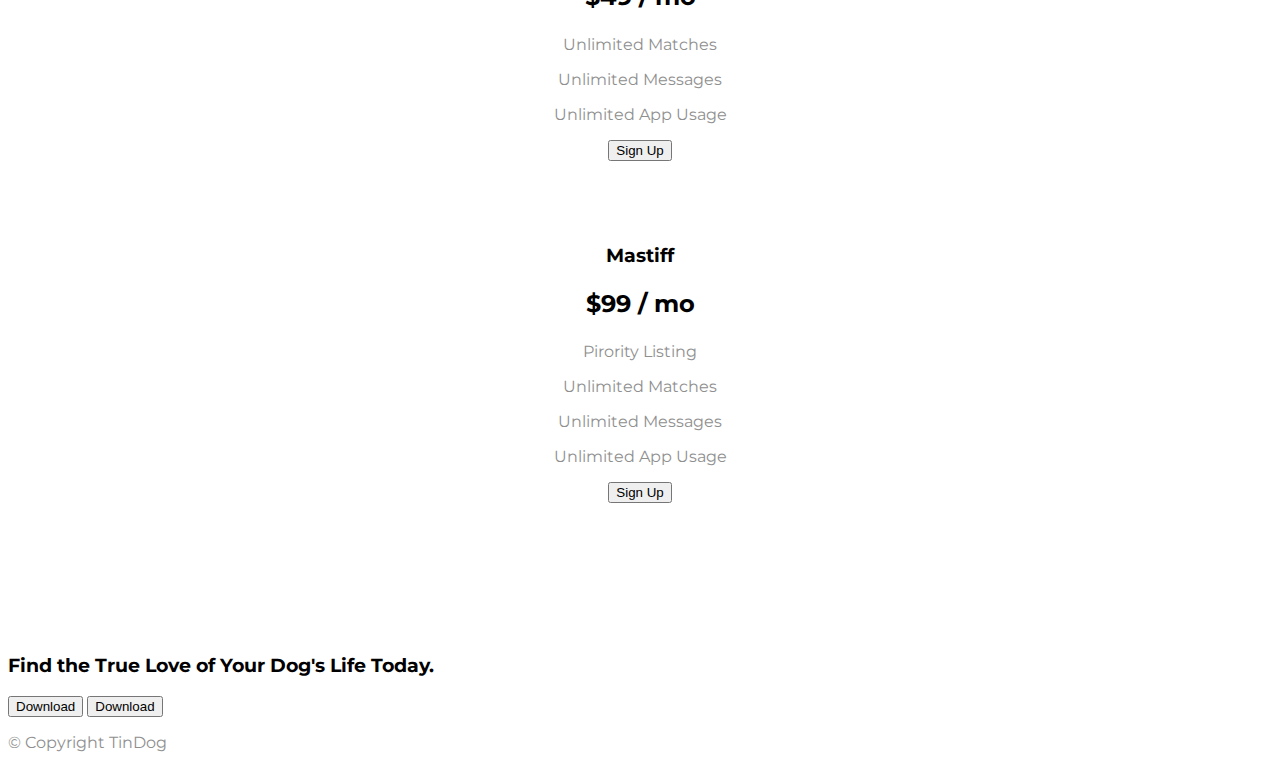
==== commit ae02fa85: "Modulo 7 avances" ====
--- a/Introduction and intermediate Bootstrap/Class-1/TinDog-Start-master/index.html
+++ b/Introduction and intermediate Bootstrap/Class-1/TinDog-Start-master/index.html
@@ -60,7 +60,7 @@
         <button type="button" class="btn btn-outline-light btn-lg download-button"><i class="fa-brands fa-google-play"></i> Download</button>
       </div>
 
-    <div class="col-lg-6">
+    <div class="media-iphone col-lg-6">
       <img class="title-image" src="images/iphone6.png" alt="iphone-mockup">
     </div>
       
@@ -116,11 +116,13 @@
           <em>Beverly, Illinois</em>
         </div>
       </div>
-      <button class="carousel-control-prev" type="button" data-bs-target="#testimonial-carousel" role="button" data-bs-slide="prev">
-        <span class="carousel-control-prev-icon"></span>
+      <button class="carousel-control-prev" href="#testimonial-carousel" type="button" data-bs-slide="prev">
+        <span class="carousel-control-prev-icon" aria-hidden="true"></span>
+        <span class="visually-hidden">Previous</span>
       </button>
-      <button class="carousel-control-next" type="button" data-bs-target="#testimonial-carousel" role="button" data-bs-slide="next">
-        <span class="carousel-control-next-icon"></span>
+      <button class="carousel-control-next"  href="#testimonial-carousel" type="button" data-bs-slide="next">
+        <span class="carousel-control-next-icon" aria-hidden="true"></span>
+        <span class="visually-hidden">Next</span>
       </button>
     </div>
 
@@ -145,31 +147,63 @@
 
     <h2>A Plan for Every Dog's Needs</h2>
     <p>Simple and affordable price plans for your and your dog.</p>
-
-
-    <h3>Chihuahua</h3>
-    <h2>Free</h2>
-    <p>5 Matches Per Day</p>
-    <p>10 Messages Per Day</p>
-    <p>Unlimited App Usage</p>
-    <button type="button">Sign Up</button>
-
-
-    <h3>Labrador</h3>
-    <h2>$49 / mo</h2>
-    <p>Unlimited Matches</p>
-    <p>Unlimited Messages</p>
-    <p>Unlimited App Usage</p>
-    <button type="button">Sign Up</button>
-
-
-    <h3>Mastiff</h3>
-    <h2>$99 / mo</h2>
-    <p>Pirority Listing</p>
-    <p>Unlimited Matches</p>
-    <p>Unlimited Messages</p>
-    <p>Unlimited App Usage</p>
-    <button type="button">Sign Up</button>
+  
+  <div class="row">
+    
+    <div class="pricing-column col-lg-4 col-md-6">
+      <div class="card">
+        <div class="card-header">
+          <h3>Chihuahua</h3>
+        </div>
+        <div class="card-body">
+          <h2>Free</h2>
+          <p>5 Matches Per Day</p>
+          <p>10 Messages Per Day</p>
+          <p>Unlimited App Usage</p>
+          <div class="d-grid gap-2">
+          <button class="btn btn-lg btn-outline-dark"  type="button">Sign Up</button>
+          </div>
+        </div>
+      </div>
+    </div>
+
+   <div class="pricing-column col-lg-4 col-md-6">
+    <div class="card">
+      <div class="card-header">
+        <h3>Labrador</h3>
+      </div>
+      <div class="card-body">
+        <h2>$49 / mo</h2>
+        <p>Unlimited Matches</p>
+        <p>Unlimited Messages</p>
+        <p>Unlimited App Usage</p>
+        <div class="d-grid gap-2">
+        <button class="btn btn-lg  btn-dark" type="button">Sign Up</button>
+        </div>
+      </div>
+    </div>
+   </div>
+
+    
+  <div class="pricing-column col-lg-4">
+    <div class="card">
+      <div class="card-header">
+        <h3>Mastiff</h3>
+      </div>
+      <div class="card-body">
+        <h2>$99 / mo</h2>
+        <p>Pirority Listing</p>
+        <p>Unlimited Matches</p>
+        <p>Unlimited Messages</p>
+        <p>Unlimited App Usage</p>
+        <div class="d-grid gap-2">
+        <button class="btn btn-lg btn-dark" type="button">Sign Up</button>
+        </div>
+      </div>
+    </div>
+</div>
+    
+  </div>
 
   </section>
 
--- a/Introduction and intermediate Bootstrap/Class-1/TinDog-Start-master/css/styles.css
+++ b/Introduction and intermediate Bootstrap/Class-1/TinDog-Start-master/css/styles.css
@@ -10,7 +10,7 @@
 }
 
 .container-fluid{
-    padding: 3% 15%;
+    padding: 3% 15% 7%;
 }
 
 h1{
@@ -63,17 +63,23 @@
     margin: 5% 3% 5% 0;
 }
 
-/*Title Image*/
-
-.title-image{
-    width: 60%;
+.title-image-div {
+    position: relative;
+}
+ 
+/* Title Image */
+.title-image {
+    width: 25%;
     transform: rotate(25deg);
+    position: absolute;
+    right: 25%;
 }
-
-/*Features Section*/
-
-#features{
+ 
+/* Features Section */
+#features {
     padding: 7% 15%;
+    background-color: #fff;
+    position: relative;
 }
 
 .feature-box{
@@ -118,4 +124,30 @@
 .press-logo{
     width: 15%;
     margin: 20px 20px 50px;
+}
+
+/*Pricing Section*/
+
+#pricing{
+    padding: 100px;
+    text-align: center;
+}
+
+.pricing-column{
+    padding: 3% 2%;
+}
+
+@media (max-width: 1028px){
+    #title{
+        text-align: center;
+    }
+
+    .media-iphone{
+        margin-bottom: 14rem;
+    }
+    
+    .title-image {
+        position: static;
+        transform: rotate(0);
+    }
 }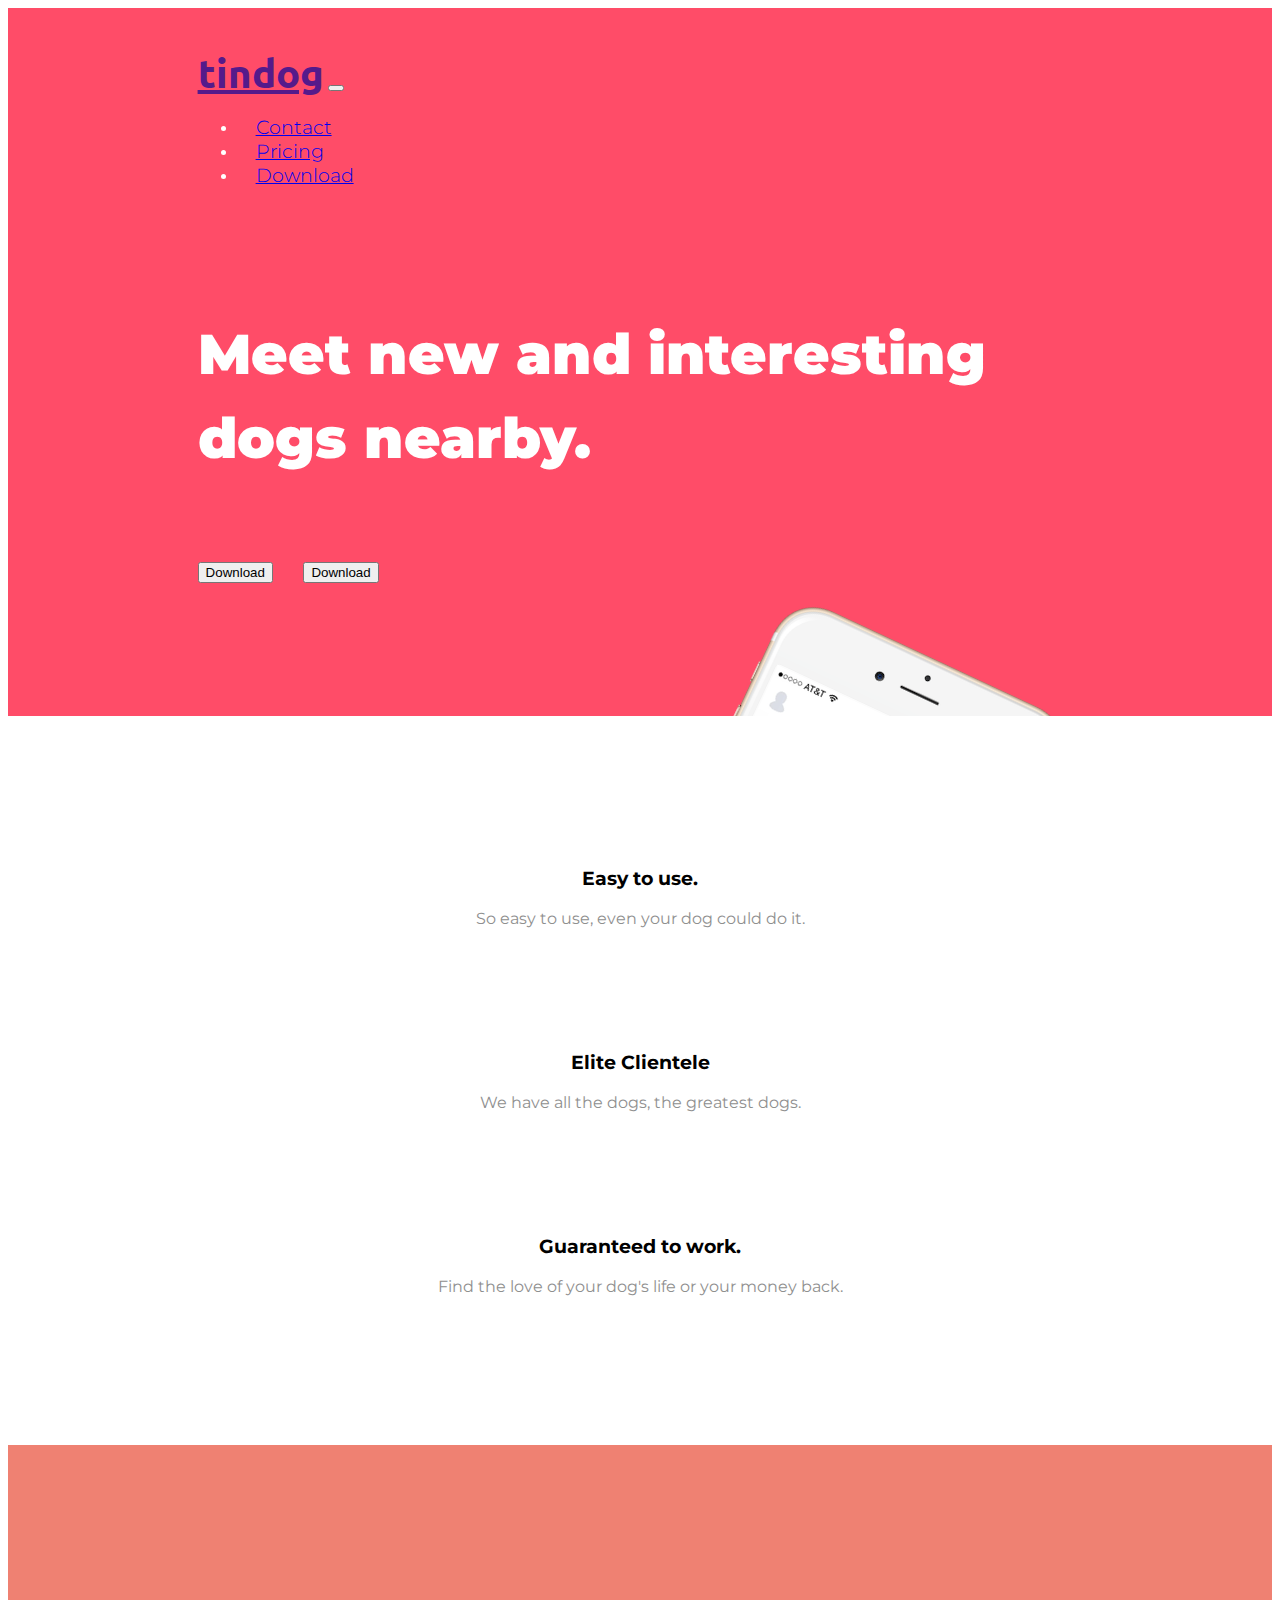
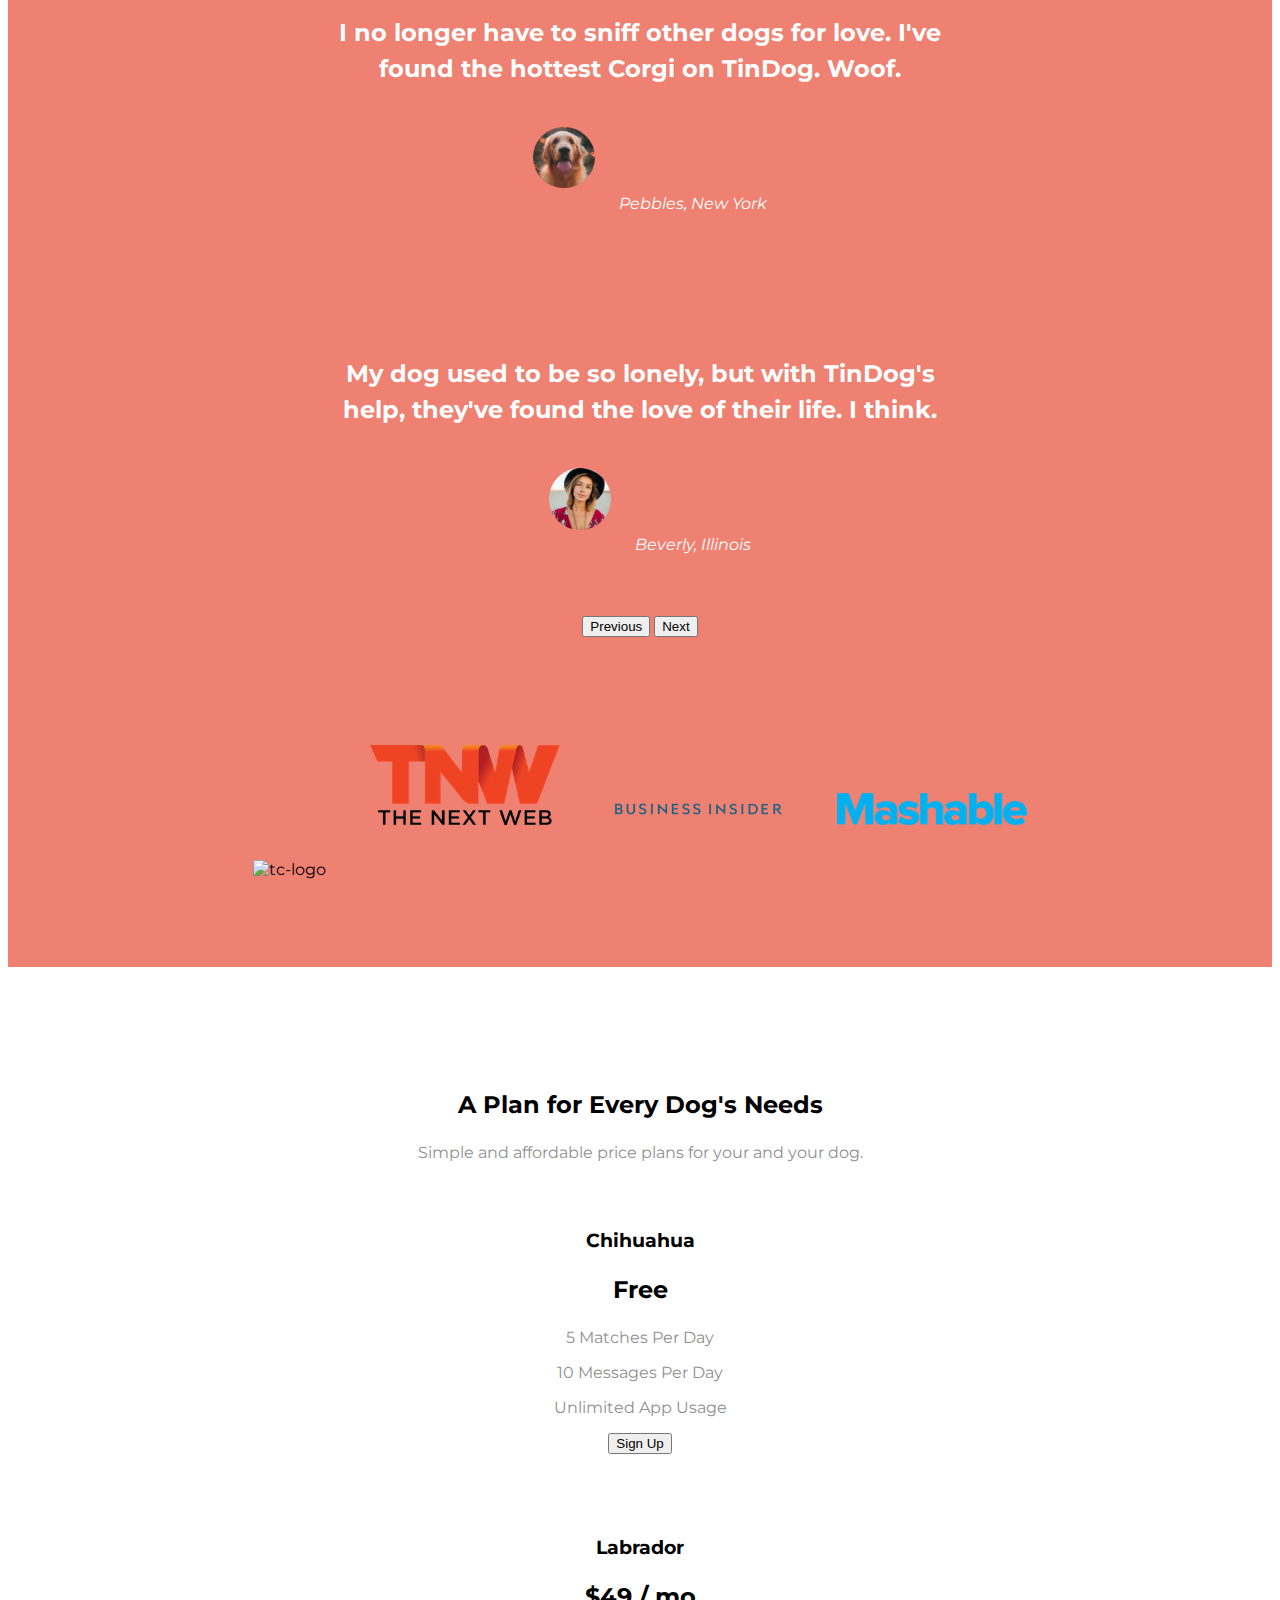
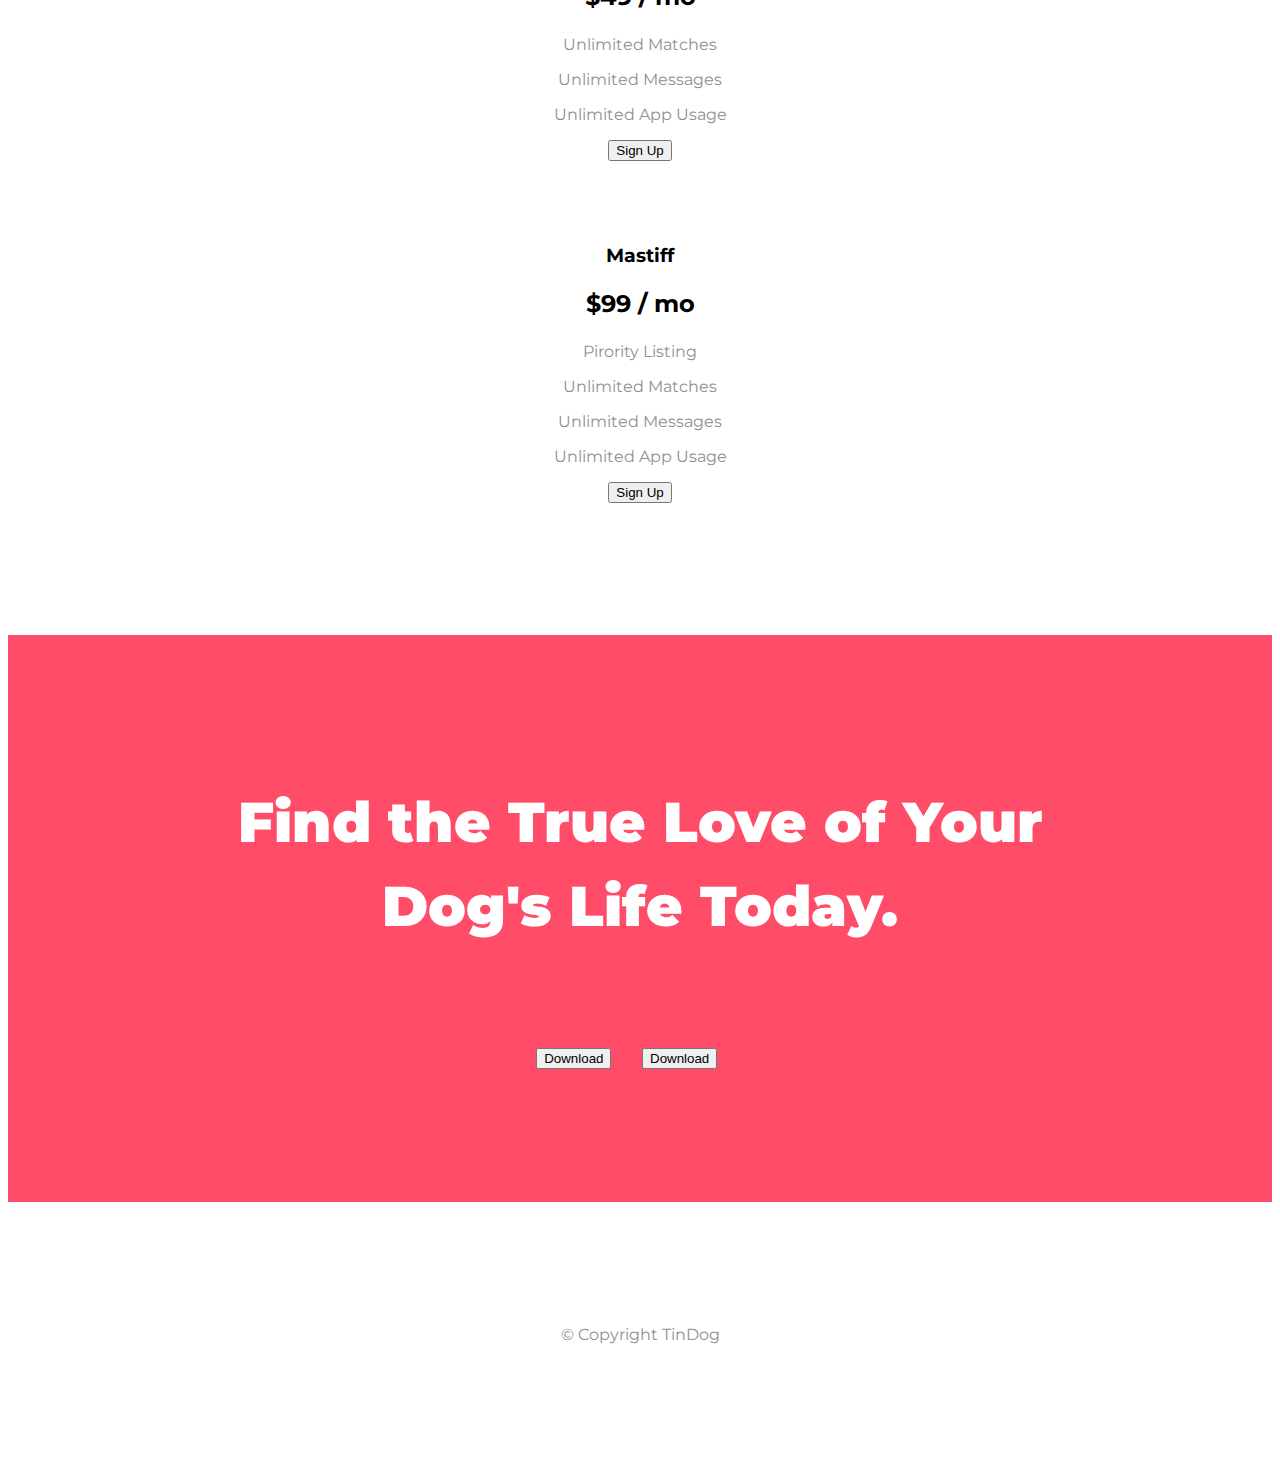
==== commit 3c4be02f: "Modulo 7 avance footer y links" ====
--- a/Introduction and intermediate Bootstrap/Class-1/TinDog-Start-master/index.html
+++ b/Introduction and intermediate Bootstrap/Class-1/TinDog-Start-master/index.html
@@ -37,13 +37,13 @@
       
       <ul class="navbar-nav ms-auto">
           <li class="nav-item">
-              <a class="nav-link" href="">Contact</a>
+              <a class="nav-link" href="#footer">Contact</a>
           </li>
           <li class="nav-item">
-              <a class="nav-link" href="">Pricing</a>
+              <a class="nav-link" href="#pricing">Pricing</a>
           </li>
           <li class="nav-item">
-              <a class="nav-link" href="">Download</a>
+              <a class="nav-link" href="#cta">Download</a>
           </li>
       </ul>
       </div>
@@ -212,9 +212,9 @@
 
   <section id="cta">
 
-    <h3>Find the True Love of Your Dog's Life Today.</h3>
-    <button type="button">Download</button>
-    <button type="button">Download</button>
+    <h3 class="cta-heading">Find the True Love of Your Dog's Life Today.</h3>
+    <button class="download-button btn btn-lg btn-dark" type="button"><i class="fab fa-apple"></i> Download</button>
+    <button class="download-button btn btn-lg btn-light" type="button"><i class="fab fa-google-play"></i> Download</button>
 
   </section>
 
@@ -223,6 +223,10 @@
 
   <footer id="footer">
 
+    <i class="social-icon fa-brands fa-instagram"></i>
+    <i class="social-icon fa-brands fa-linkedin"></i>
+    <i class="social-icon fa-brands fa-twitter"></i>
+    <i class="social-icon fa-solid fa-envelope"></i>
     <p>© Copyright TinDog</p>
 
   </footer>
--- a/Introduction and intermediate Bootstrap/Class-1/TinDog-Start-master/css/styles.css
+++ b/Introduction and intermediate Bootstrap/Class-1/TinDog-Start-master/css/styles.css
@@ -137,13 +137,40 @@
     padding: 3% 2%;
 }
 
+/* CTA Section*/
+
+#cta {
+    background-color: #ff4c68;
+    color: #fff;
+    padding: 7% 15%;
+    text-align: center;
+}
+
+.cta-heading {
+    font-family: "Montserrat";
+    font-weight: 900; /*Black*/
+    font-size: 3.5rem;
+    line-height: 1.5;
+}
+
+/*Footer Section*/
+
+#footer {
+    padding: 7% 15%;
+    text-align: center;
+}
+
+.social-icon {
+    margin: 20px 10px;
+}
+
 @media (max-width: 1028px){
     #title{
         text-align: center;
     }
 
     .media-iphone{
-        margin-bottom: 14rem;
+        text-align: center;
     }
     
     .title-image {
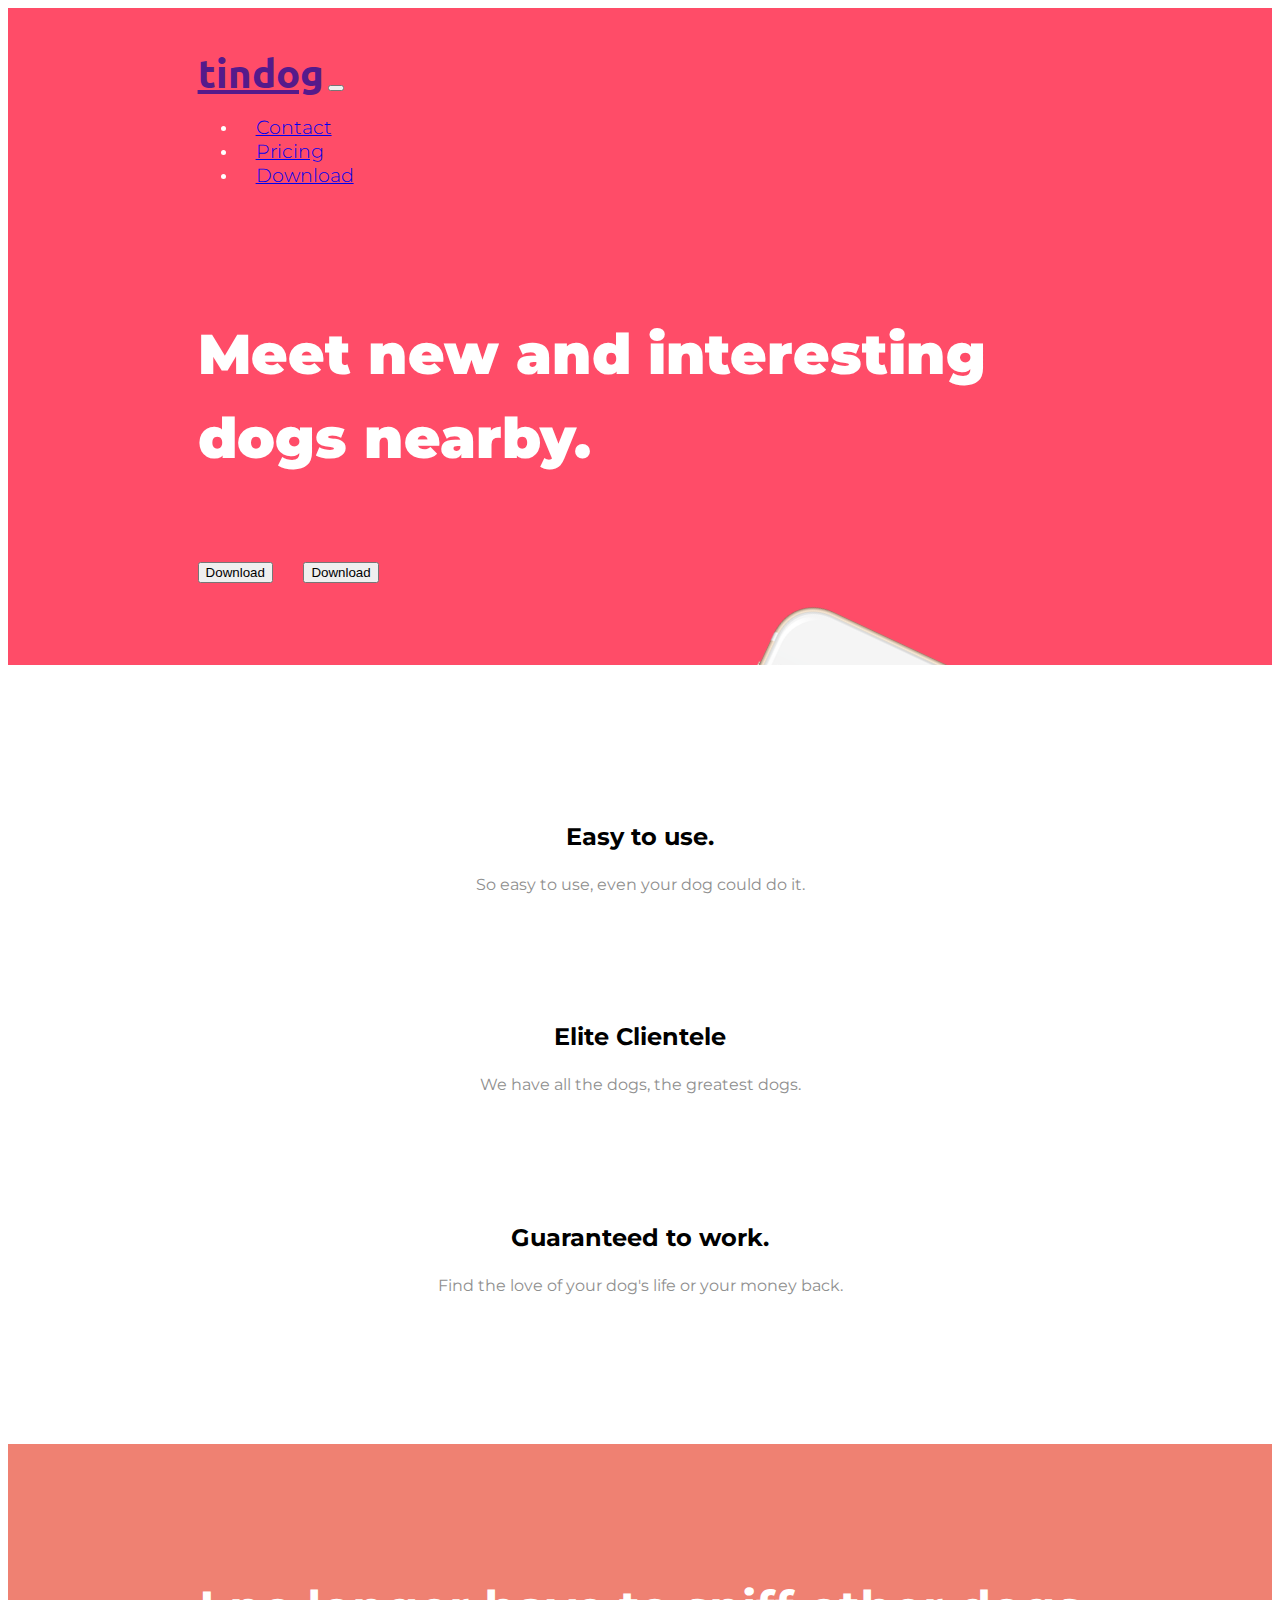
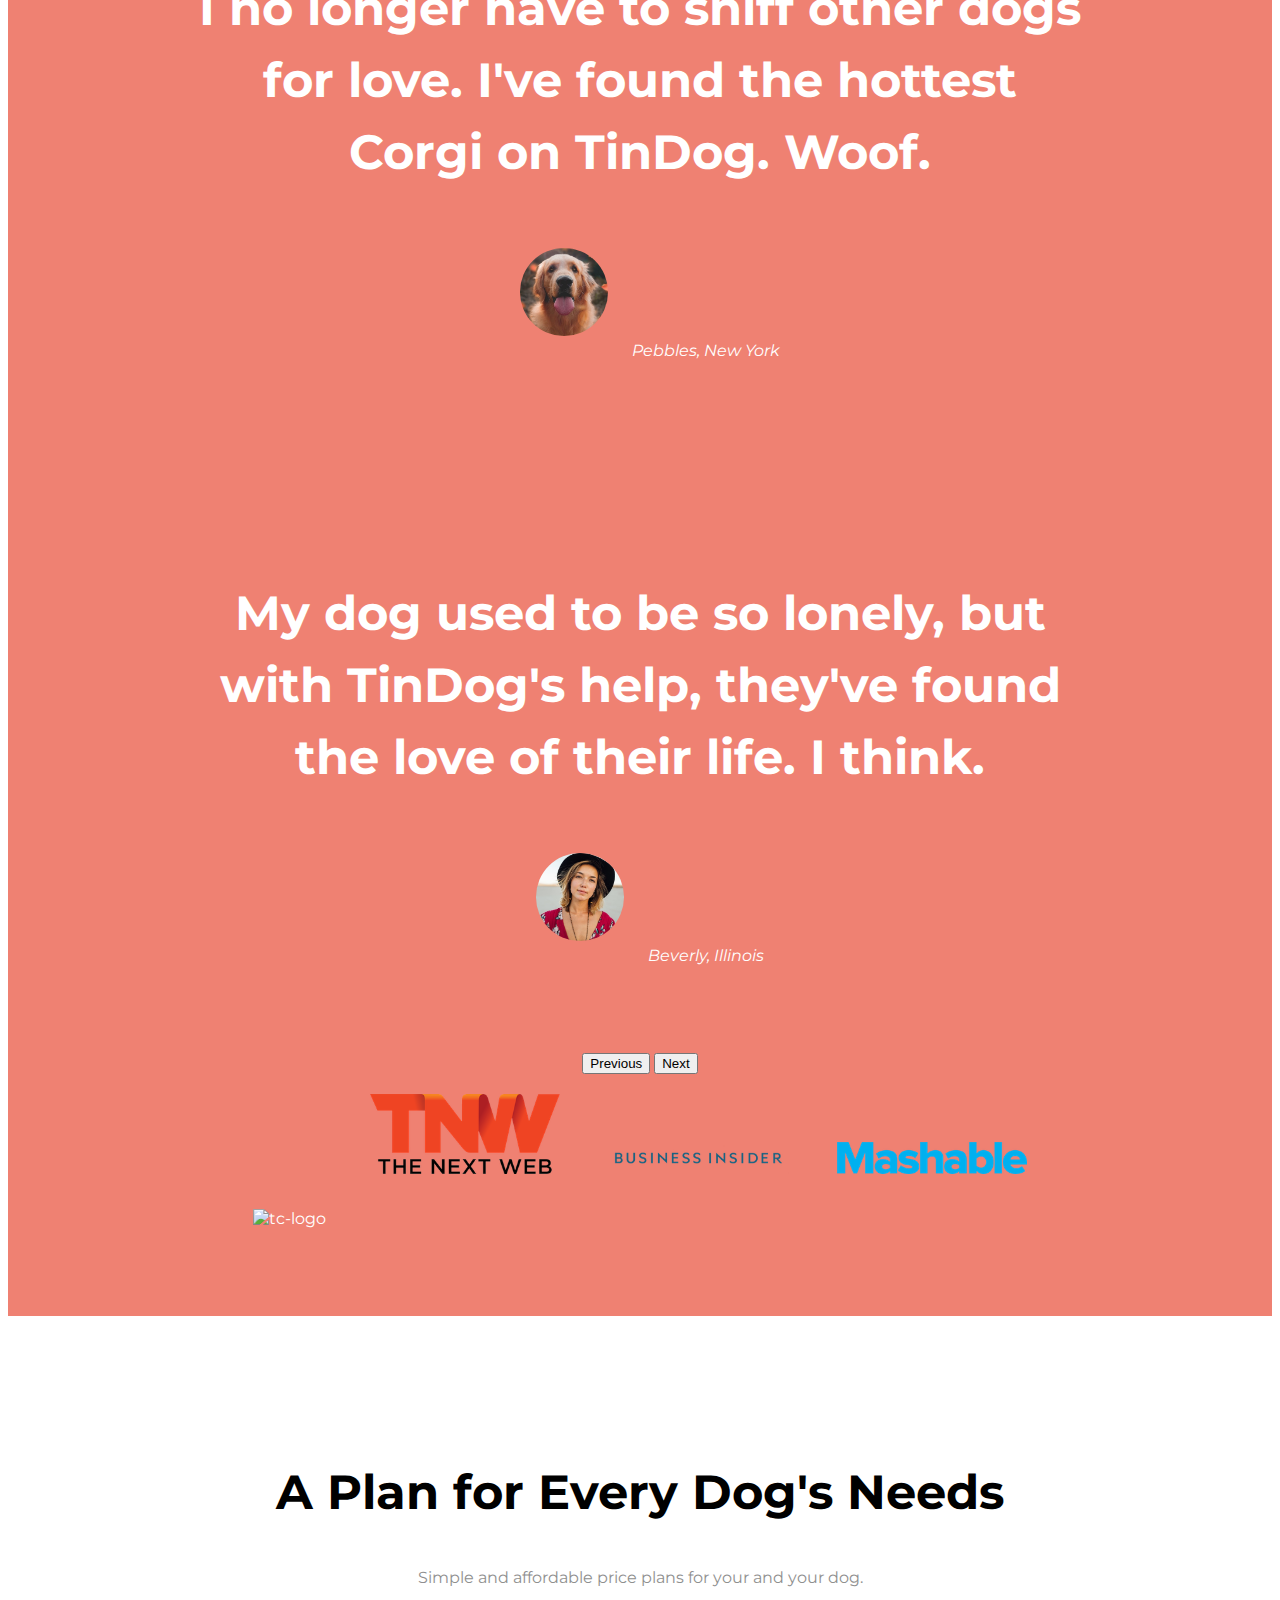
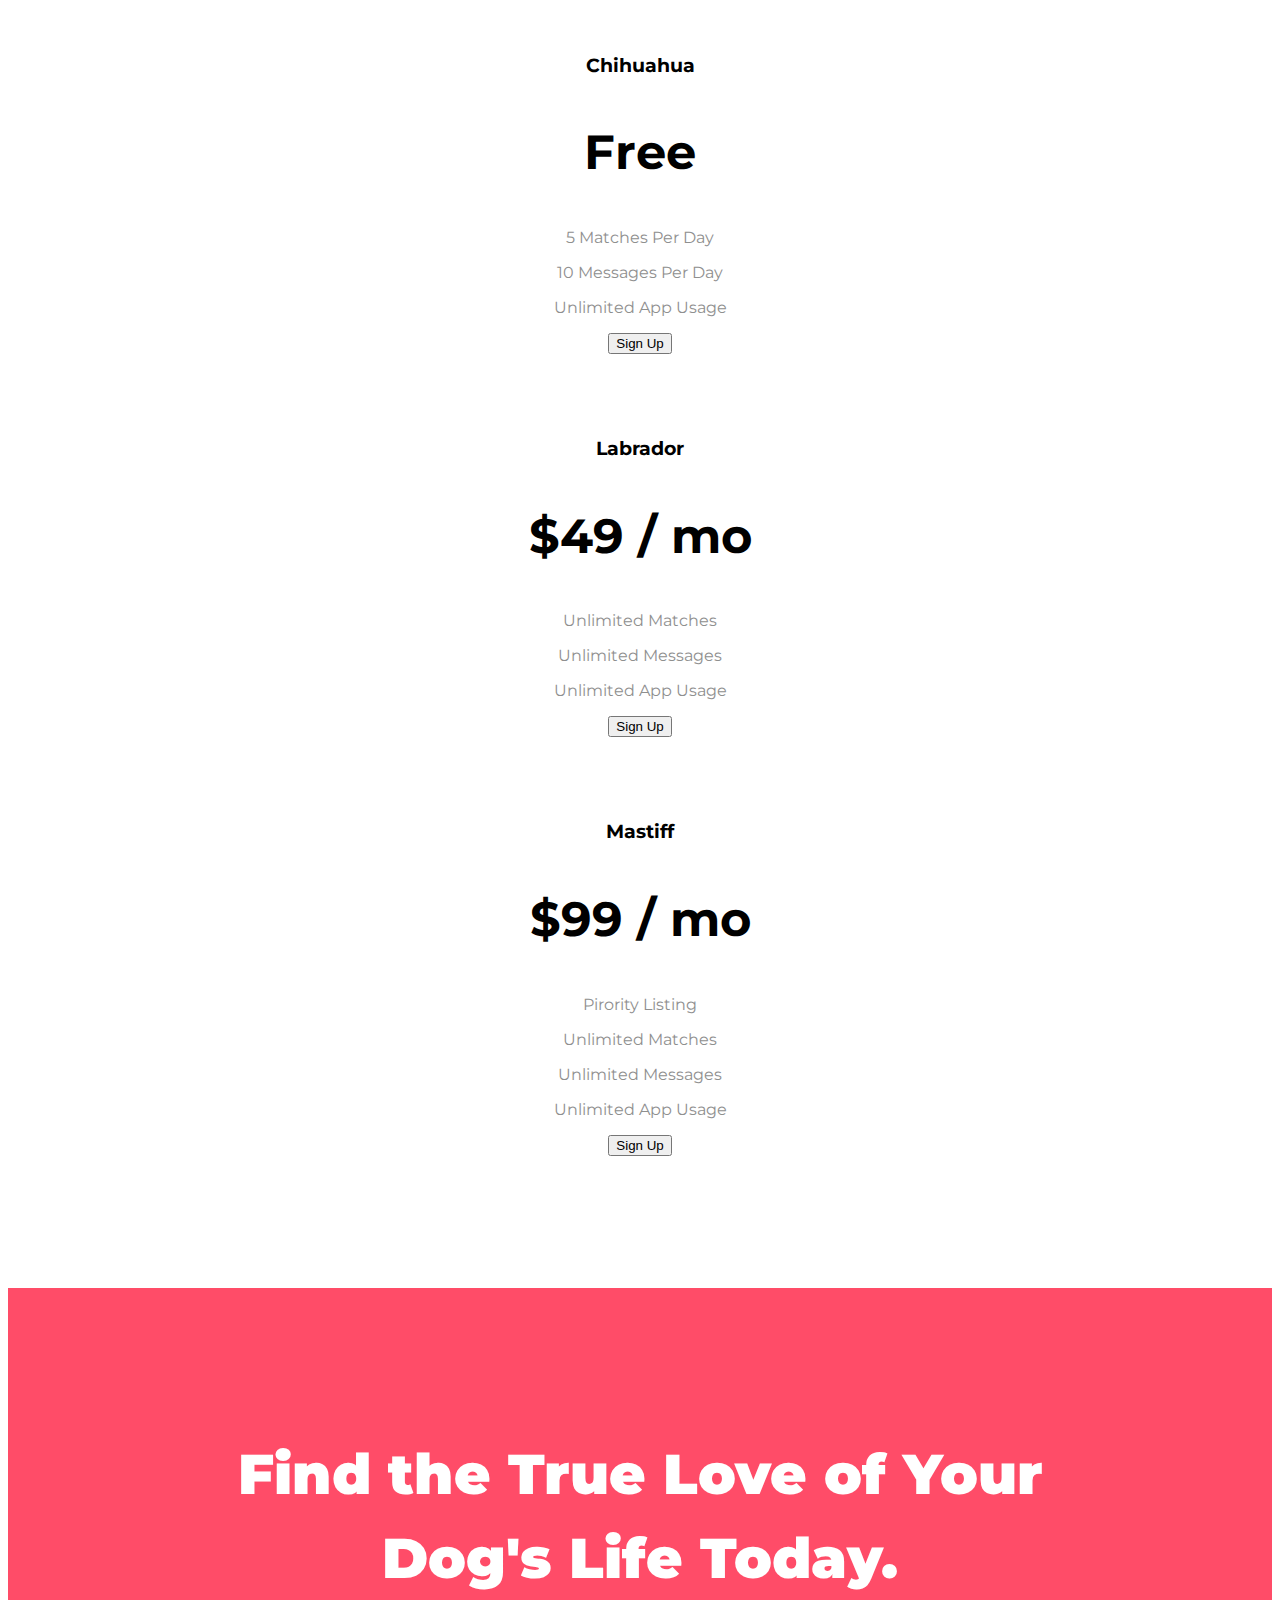
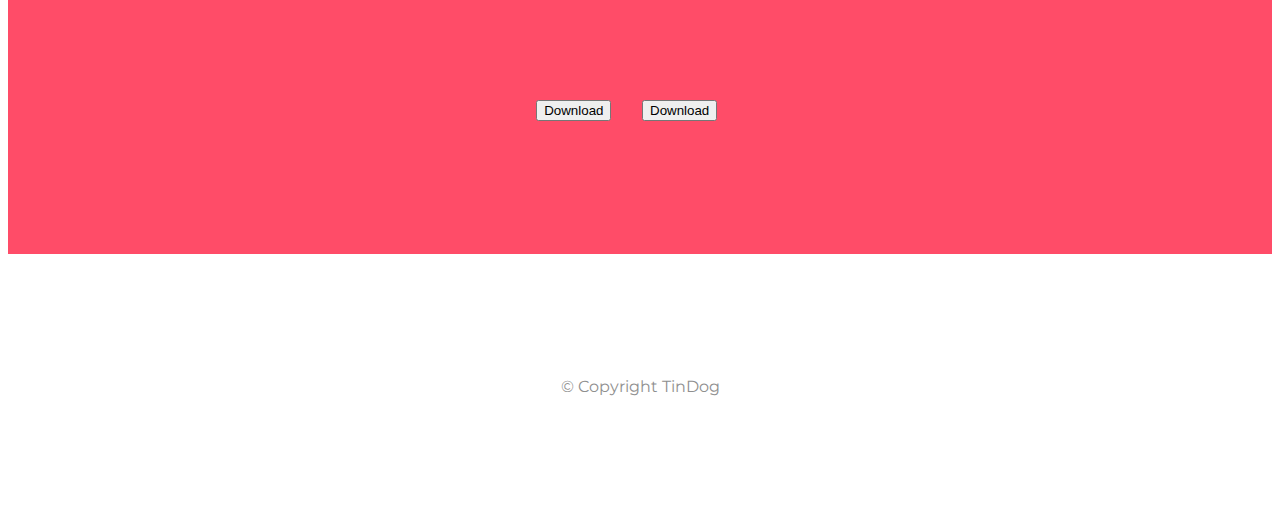
==== commit b3bc8c31: "Modulo 7 (Bootstrap) Finalizado" ====
--- a/Introduction and intermediate Bootstrap/Class-1/TinDog-Start-master/index.html
+++ b/Introduction and intermediate Bootstrap/Class-1/TinDog-Start-master/index.html
@@ -19,7 +19,7 @@
 
 <body>
 
-  <section id="title">
+  <section class="colored-section" id="title">
 
     <div class="container-fluid">
 
@@ -55,7 +55,7 @@
     <div class="row">
 
       <div class="col-lg-6">
-        <h1>Meet new and interesting dogs nearby.</h1>
+        <h1 class="big-heading">Meet new and interesting dogs nearby.</h1>
         <button type="button" class="btn btn-dark btn-lg download-button"><i class="fa-brands fa-apple"></i> Download</button>
         <button type="button" class="btn btn-outline-light btn-lg download-button"><i class="fa-brands fa-google-play"></i> Download</button>
       </div>
@@ -73,45 +73,48 @@
 
   <!-- Features -->
 
-  <section id="features">
+  <section class="white-section" id="features">
+
+    <div class="container-fluid">
 
     <div class="row">
 
       <div class="feature-box col-lg-4">
         <i class="icon fa-solid fa-circle-check fa-4x"></i>
-        <h3>Easy to use.</h3>
+        <h3 class="feature-title">Easy to use.</h3>
         <p>So easy to use, even your dog could do it.</p>
       </div>
       
       <div class="feature-box col-lg-4">
         <i class="icon fa-solid fa-bullseye fa-4x"></i>
-        <h3>Elite Clientele</h3>
+        <h3 class="feature-title">Elite Clientele</h3>
         <p>We have all the dogs, the greatest dogs.</p>
       </div>
   
       <div class="feature-box col-lg-4">
         <i class="icon fa-solid fa-heart fa-4x"></i>
-        <h3>Guaranteed to work.</h3>
+        <h3 class="feature-title">Guaranteed to work.</h3>
         <p>Find the love of your dog's life or your money back.</p>
       </div>
     </div>
+  </div>
 
   </section>
 
 
   <!-- Testimonials -->
 
-  <section id="testimonials">
+  <section class="colored-section" id="testimonials">
 
     <div id="testimonial-carousel" class="carousel slide">
       <div class="carousel-inner">
-        <div class="carousel-item active">
-          <h2>I no longer have to sniff other dogs for love. I've found the hottest Corgi on TinDog. Woof.</h2>
+        <div class="carousel-item active container-fluid">
+          <h2 class="testimanial-text">I no longer have to sniff other dogs for love. I've found the hottest Corgi on TinDog. Woof.</h2>
           <img class="testimonial-image" src="images/dog-img.jpg" alt="dog-profile">
           <em>Pebbles, New York</em>
         </div>
-        <div class="carousel-item">
-          <h2 class="testimonial-text">My dog used to be so lonely, but with TinDog's help, they've found the love of their life. I think.</h2>
+        <div class="carousel-item container-fluid">
+          <h2 class="testimanial-text">My dog used to be so lonely, but with TinDog's help, they've found the love of their life. I think.</h2>
           <img class="testimonial-image" src="images/lady-img.jpg" alt="lady-profile">
           <em>Beverly, Illinois</em>
         </div>
@@ -132,7 +135,7 @@
 
   <!-- Press -->
 
-  <section id="press">
+  <section class="colored-section" id="press">
     <img class="press-logo" src="images/techcrunch.png" alt="tc-logo">
     <img class="press-logo" src="images/tnw.png" alt="tnw-logo">
     <img class="press-logo" src="images/bizinsider.png" alt="biz-insider-logo">
@@ -143,9 +146,9 @@
 
   <!-- Pricing -->
 
-  <section id="pricing">
-
-    <h2>A Plan for Every Dog's Needs</h2>
+  <section class="white-section" id="pricing">
+
+    <h2 class="section-heading">A Plan for Every Dog's Needs</h2>
     <p>Simple and affordable price plans for your and your dog.</p>
   
   <div class="row">
@@ -156,7 +159,7 @@
           <h3>Chihuahua</h3>
         </div>
         <div class="card-body">
-          <h2>Free</h2>
+          <h2 class="price-text">Free</h2>
           <p>5 Matches Per Day</p>
           <p>10 Messages Per Day</p>
           <p>Unlimited App Usage</p>
@@ -173,7 +176,7 @@
         <h3>Labrador</h3>
       </div>
       <div class="card-body">
-        <h2>$49 / mo</h2>
+        <h2 class="price-text">$49 / mo</h2>
         <p>Unlimited Matches</p>
         <p>Unlimited Messages</p>
         <p>Unlimited App Usage</p>
@@ -191,7 +194,7 @@
         <h3>Mastiff</h3>
       </div>
       <div class="card-body">
-        <h2>$99 / mo</h2>
+        <h2 class="price-text">$99 / mo</h2>
         <p>Pirority Listing</p>
         <p>Unlimited Matches</p>
         <p>Unlimited Messages</p>
@@ -210,25 +213,26 @@
 
   <!-- Call to Action -->
 
-  <section id="cta">
-
-    <h3 class="cta-heading">Find the True Love of Your Dog's Life Today.</h3>
+  <section class="colored-section" id="cta">
+
+  <div class="container-fluid">
+    <h3 class="big-heading">Find the True Love of Your Dog's Life Today.</h3>
     <button class="download-button btn btn-lg btn-dark" type="button"><i class="fab fa-apple"></i> Download</button>
     <button class="download-button btn btn-lg btn-light" type="button"><i class="fab fa-google-play"></i> Download</button>
-
+  </div>
   </section>
 
 
   <!-- Footer -->
 
-  <footer id="footer">
-
+  <footer class="white-section" id="footer">
+    <div class="container-fluid">
     <i class="social-icon fa-brands fa-instagram"></i>
     <i class="social-icon fa-brands fa-linkedin"></i>
     <i class="social-icon fa-brands fa-twitter"></i>
     <i class="social-icon fa-solid fa-envelope"></i>
     <p>© Copyright TinDog</p>
-
+    </div>
   </footer>
 
 
--- a/Introduction and intermediate Bootstrap/Class-1/TinDog-Start-master/css/styles.css
+++ b/Introduction and intermediate Bootstrap/Class-1/TinDog-Start-master/css/styles.css
@@ -2,37 +2,47 @@
 body{
     font-family: "Montserrat" , sans-serif;
     font-weight: 400; /*Regular*/
+    text-align: center;
 }
 
-#title {
-    background-color: #ff4c68;
-    color: #fff
+h1,h2,h3,h4,h5,h6{
+    font-family: 'Montserrat', sans-serif;
+    font-weight: 700; /*Bold*/
 }
 
-.container-fluid{
-    padding: 3% 15% 7%;
+p{
+    color: #8f8f8f;
 }
 
-h1{
+/*Heading*/
+
+.big-heading {
     font-family: 'Montserrat', sans-serif;
     font-size: 3.5rem;
     line-height: 1.5;
     font-weight: 900; /*Black*/
 }
 
-h2{
-    font-family: 'Montserrat', sans-serif;
-    font-weight: 700;
+.section-heading{
+    font-size: 3rem;
     line-height: 1.5;
 }
 
-h3{
-    font-family: 'Montserrat', sans-serif;
-    font-weight: 700; /*Bold*/
+/*Container Section*/
+
+.container-fluid{
+    padding: 7% 15%;
 }
 
-p{
-    color: #8f8f8f;
+/*Sections*/
+
+.colored-section{
+    background-color: #ff4c68;
+    color: #fff;
+}
+
+.white-section{
+    background-color: #fff;
 }
 
 /* Navigation Bar*/
@@ -63,6 +73,17 @@
     margin: 5% 3% 5% 0;
 }
 
+/* Title Section*/
+
+#title {
+    text-align: left;
+}
+
+#title .container-fluid {
+    padding: 3% 15%;
+    text-align: left;
+}
+
 .title-image-div {
     position: relative;
 }
@@ -77,13 +98,14 @@
  
 /* Features Section */
 #features {
-    padding: 7% 15%;
-    background-color: #fff;
     position: relative;
 }
 
+.feature-title{
+    font-size: 1.5rem;
+}
+
 .feature-box{
-    text-align: center;
     padding: 5%;
 }
 
@@ -99,10 +121,12 @@
 /*Testimonial Section*/
 
 #testimonials{
-    padding: 7% 15%;
-    text-align: center;
     background-color: #ef8172;
-    color: #fff;
+}
+
+.testimanial-text{
+    font-size: 3rem;
+    line-height: 1.5;
 }
 
 .testimonial-image{
@@ -111,13 +135,9 @@
     margin: 20px;
 }
 
-.carousel-item{
-    padding: 7% 15%;
-}
 
 #press{
     background-color: #ef8172;
-    text-align: center;
     padding-bottom: 3%;
 }
 
@@ -130,7 +150,11 @@
 
 #pricing{
     padding: 100px;
-    text-align: center;
+}
+
+.price-text{
+    font-size: 3rem;
+    line-height: 1.5;
 }
 
 .pricing-column{
@@ -139,26 +163,11 @@
 
 /* CTA Section*/
 
-#cta {
-    background-color: #ff4c68;
-    color: #fff;
-    padding: 7% 15%;
-    text-align: center;
-}
 
-.cta-heading {
-    font-family: "Montserrat";
-    font-weight: 900; /*Black*/
-    font-size: 3.5rem;
-    line-height: 1.5;
-}
+
 
 /*Footer Section*/
 
-#footer {
-    padding: 7% 15%;
-    text-align: center;
-}
 
 .social-icon {
     margin: 20px 10px;
